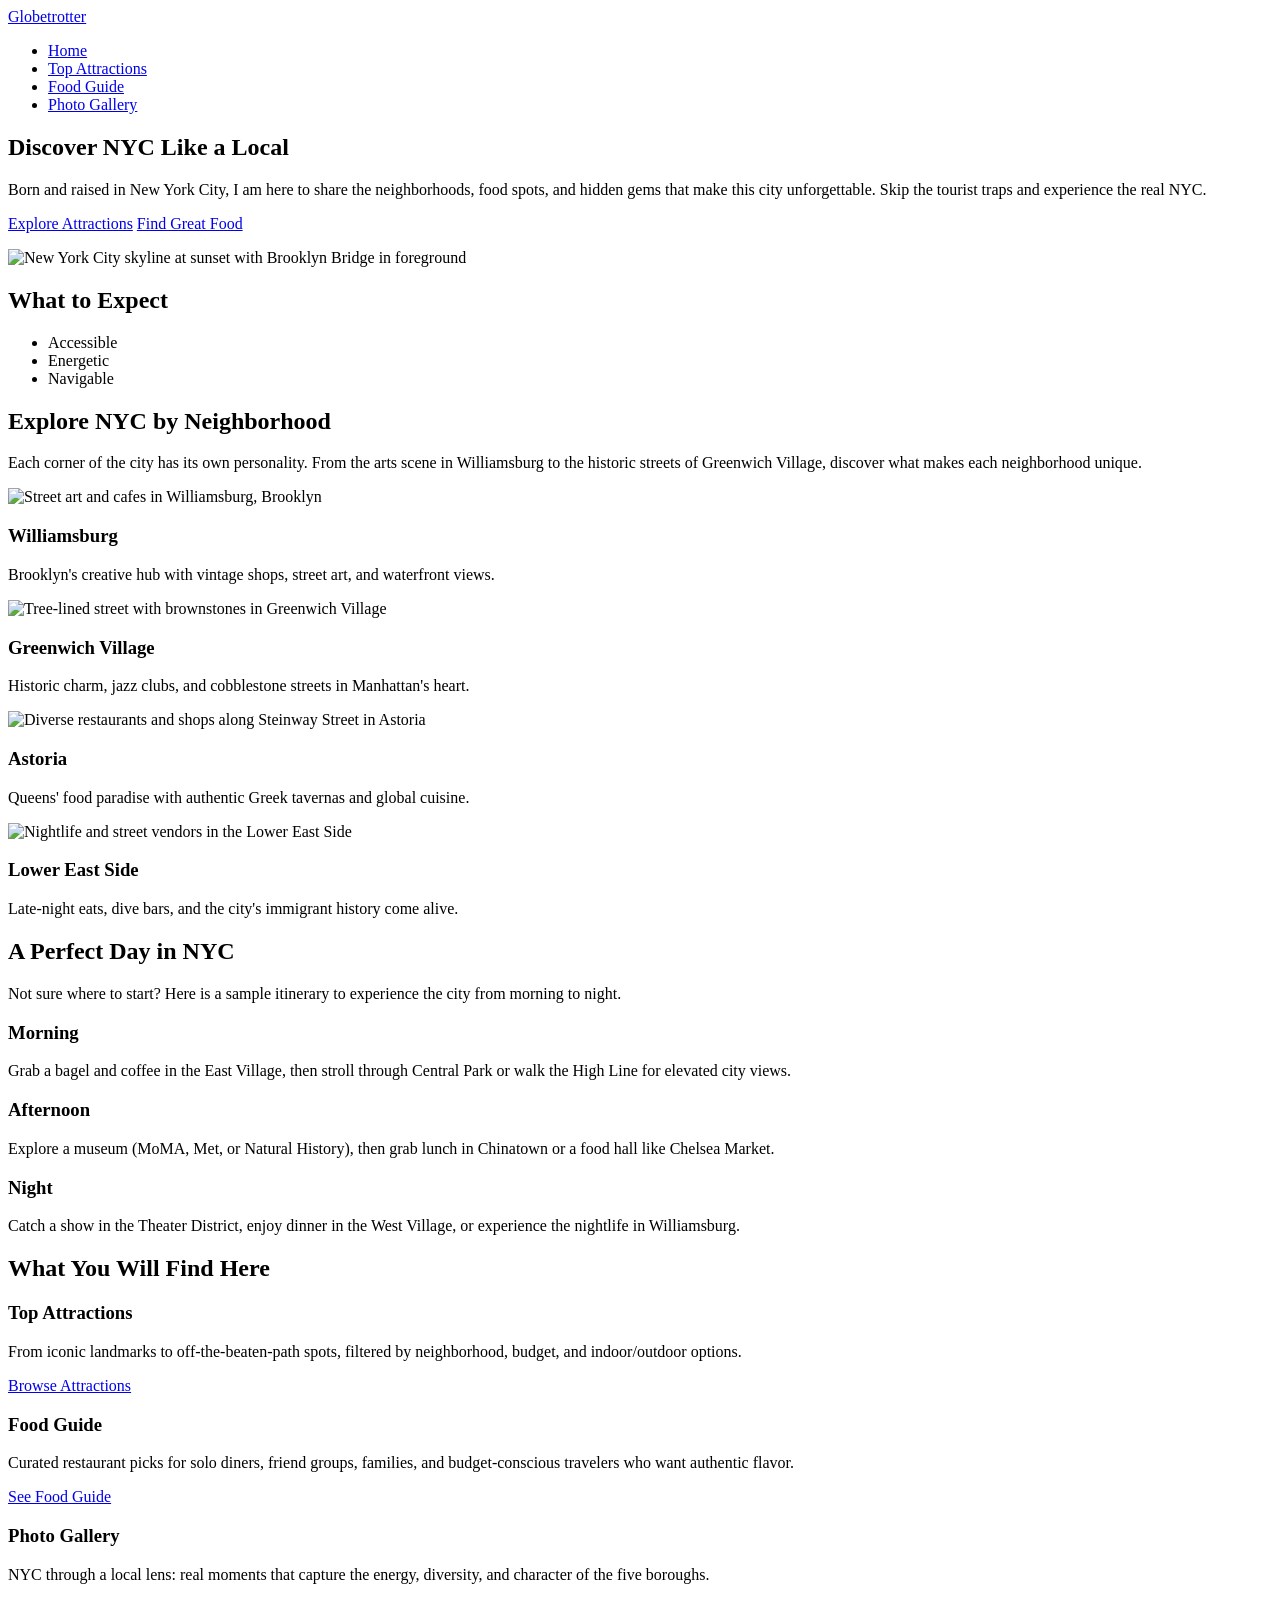
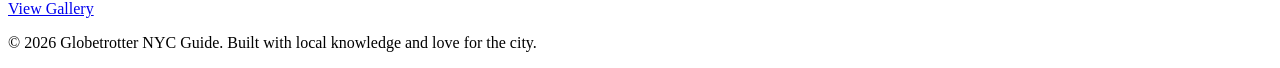
==== index.html @ 1776a761 "completed milestone 1" ====
<!DOCTYPE html>
<html lang="en">
<head>
  <meta charset="UTF-8">
  <meta name="viewport" content="width=device-width, initial-scale=1.0">
  <title>Globetrotter - NYC Travel Guide</title>
</head>
<body>
  <header>
    <a href="index.html">Globetrotter</a>
    <nav aria-label="Main navigation">
      <ul>
        <li><a href="index.html" aria-current="page">Home</a></li>
        <li><a href="attractions.html">Top Attractions</a></li>
        <li><a href="guide.html">Food Guide</a></li>
        <li><a href="gallery.html">Photo Gallery</a></li>
      </ul>
    </nav>
  </header>

  <main>
    <section class="hero">
      <h1>Discover NYC Like a Local</h1>
      <p>Born and raised in New York City, I am here to share the neighborhoods, food spots, and hidden gems that make this city unforgettable. Skip the tourist traps and experience the real NYC.</p>
      <p>
        <a href="attractions.html">Explore Attractions</a>
        <a href="guide.html">Find Great Food</a>
      </p>
      <img src="images/nyc-hero.jpg" alt="New York City skyline at sunset with Brooklyn Bridge in foreground">
    </section>

    <section class="vibe-strip">
      <h2>What to Expect</h2>
      <ul>
        <li>Accessible</li>
        <li>Energetic</li>
        <li>Navigable</li>
      </ul>
    </section>

    <section class="neighborhoods">
      <h2>Explore NYC by Neighborhood</h2>
      <p>Each corner of the city has its own personality. From the arts scene in Williamsburg to the historic streets of Greenwich Village, discover what makes each neighborhood unique.</p>

      <article class="neighborhood-card">
        <img src="images/williamsburg.jpg" alt="Street art and cafes in Williamsburg, Brooklyn">
        <h3>Williamsburg</h3>
        <p>Brooklyn's creative hub with vintage shops, street art, and waterfront views.</p>
      </article>

      <article class="neighborhood-card">
        <img src="images/greenwich-village.jpg" alt="Tree-lined street with brownstones in Greenwich Village">
        <h3>Greenwich Village</h3>
        <p>Historic charm, jazz clubs, and cobblestone streets in Manhattan's heart.</p>
      </article>

      <article class="neighborhood-card">
        <img src="images/astoria.jpg" alt="Diverse restaurants and shops along Steinway Street in Astoria">
        <h3>Astoria</h3>
        <p>Queens' food paradise with authentic Greek tavernas and global cuisine.</p>
      </article>

      <article class="neighborhood-card">
        <img src="images/lower-east-side.jpg" alt="Nightlife and street vendors in the Lower East Side">
        <h3>Lower East Side</h3>
        <p>Late-night eats, dive bars, and the city's immigrant history come alive.</p>
      </article>
    </section>

    <section class="itinerary">
      <h2>A Perfect Day in NYC</h2>
      <p>Not sure where to start? Here is a sample itinerary to experience the city from morning to night.</p>

      <article class="itinerary-block">
        <h3>Morning</h3>
        <p>Grab a bagel and coffee in the East Village, then stroll through Central Park or walk the High Line for elevated city views.</p>
      </article>

      <article class="itinerary-block">
        <h3>Afternoon</h3>
        <p>Explore a museum (MoMA, Met, or Natural History), then grab lunch in Chinatown or a food hall like Chelsea Market.</p>
      </article>

      <article class="itinerary-block">
        <h3>Night</h3>
        <p>Catch a show in the Theater District, enjoy dinner in the West Village, or experience the nightlife in Williamsburg.</p>
      </article>
    </section>

    <section class="site-features">
      <h2>What You Will Find Here</h2>

      <article class="feature">
        <h3>Top Attractions</h3>
        <p>From iconic landmarks to off-the-beaten-path spots, filtered by neighborhood, budget, and indoor/outdoor options.</p>
        <a href="attractions.html">Browse Attractions</a>
      </article>

      <article class="feature">
        <h3>Food Guide</h3>
        <p>Curated restaurant picks for solo diners, friend groups, families, and budget-conscious travelers who want authentic flavor.</p>
        <a href="guide.html">See Food Guide</a>
      </article>

      <article class="feature">
        <h3>Photo Gallery</h3>
        <p>NYC through a local lens: real moments that capture the energy, diversity, and character of the five boroughs.</p>
        <a href="gallery.html">View Gallery</a>
      </article>
    </section>
  </main>

  <footer>
    <p>&copy; 2026 Globetrotter NYC Guide. Built with local knowledge and love for the city.</p>
  </footer>
</body>
</html>
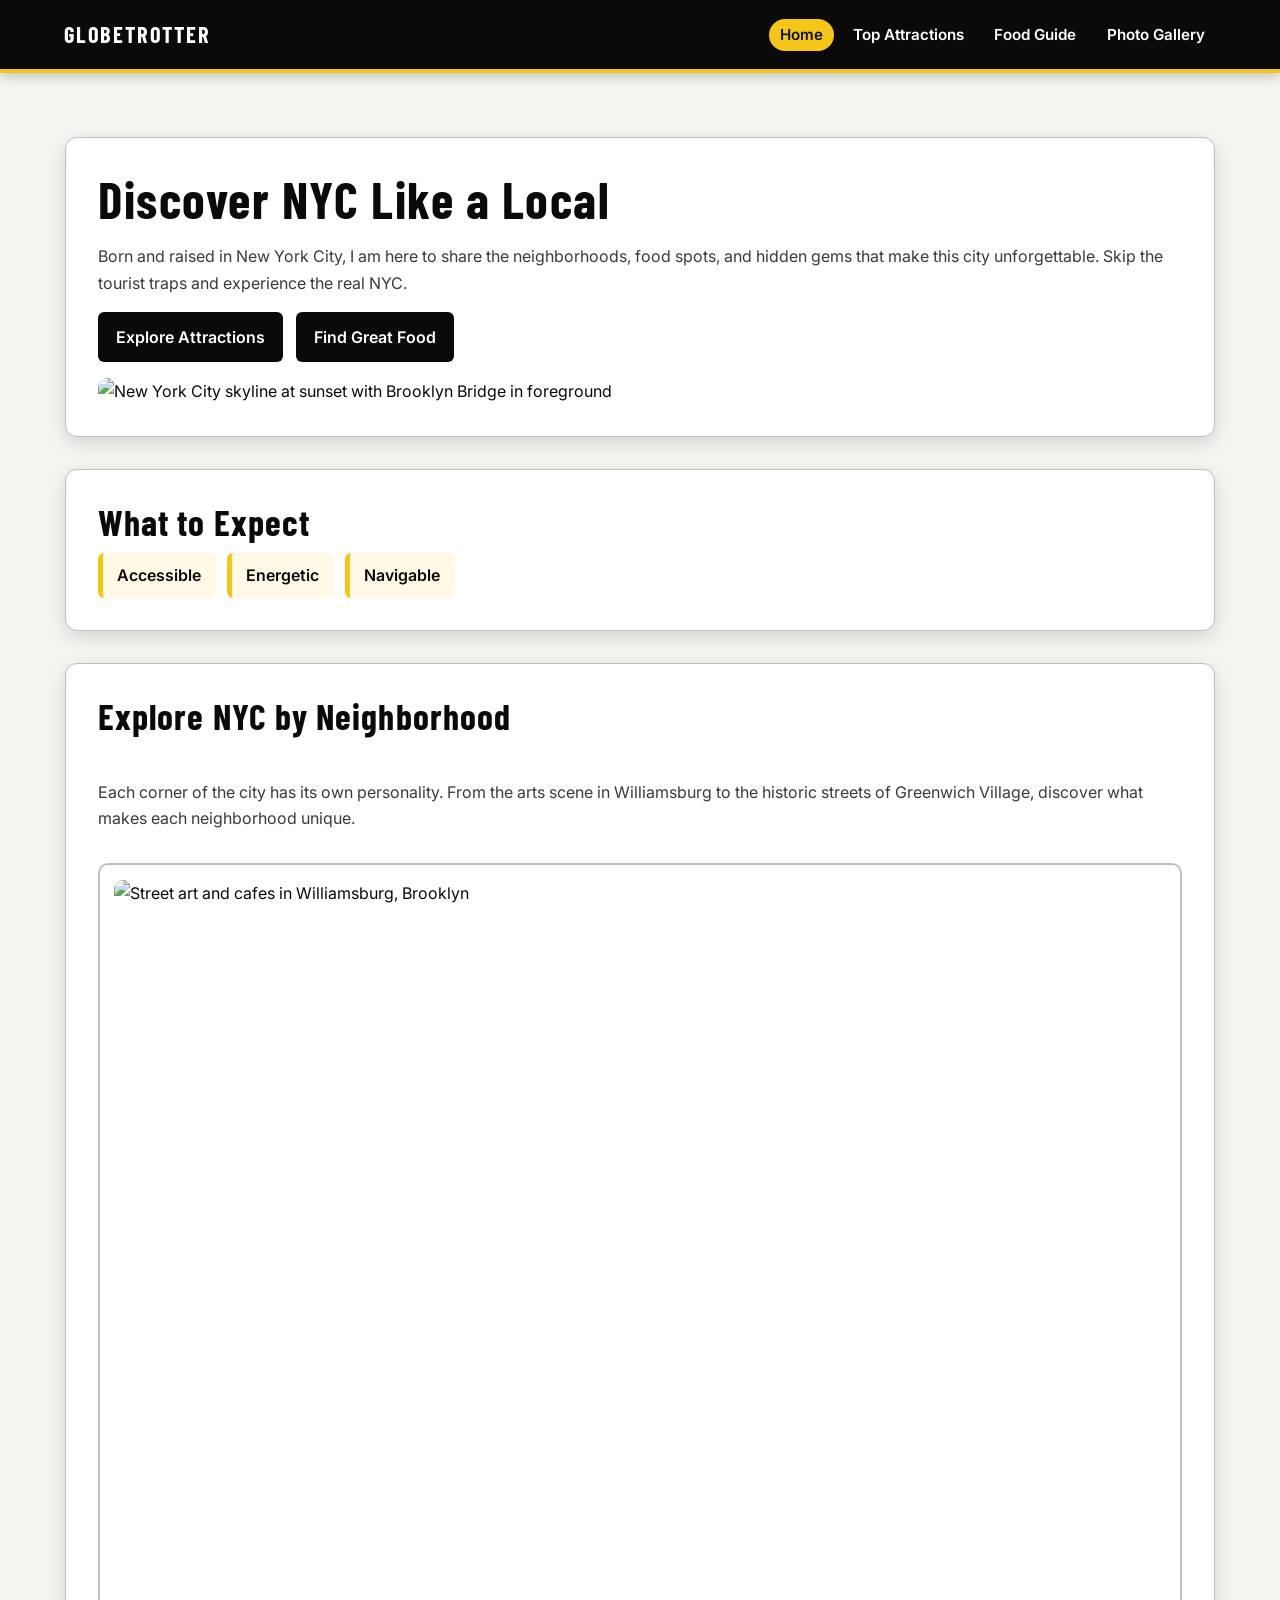
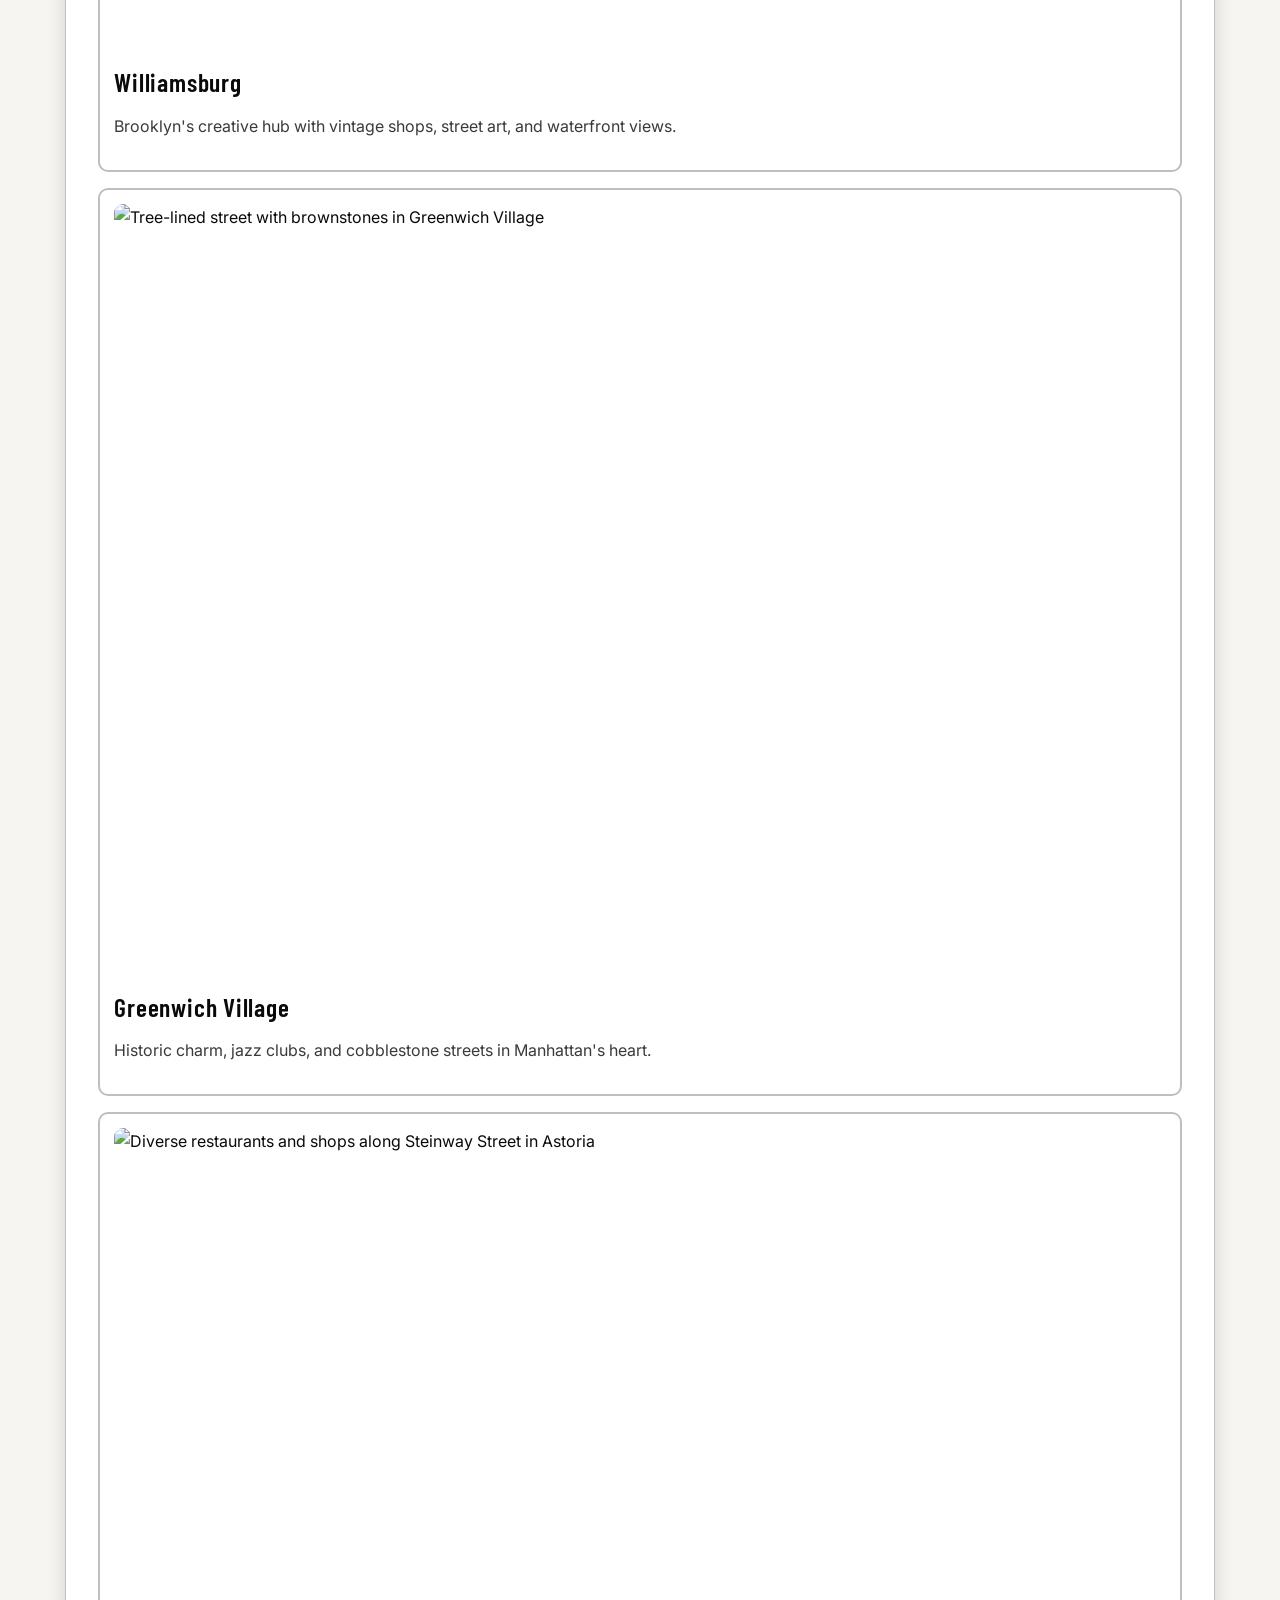
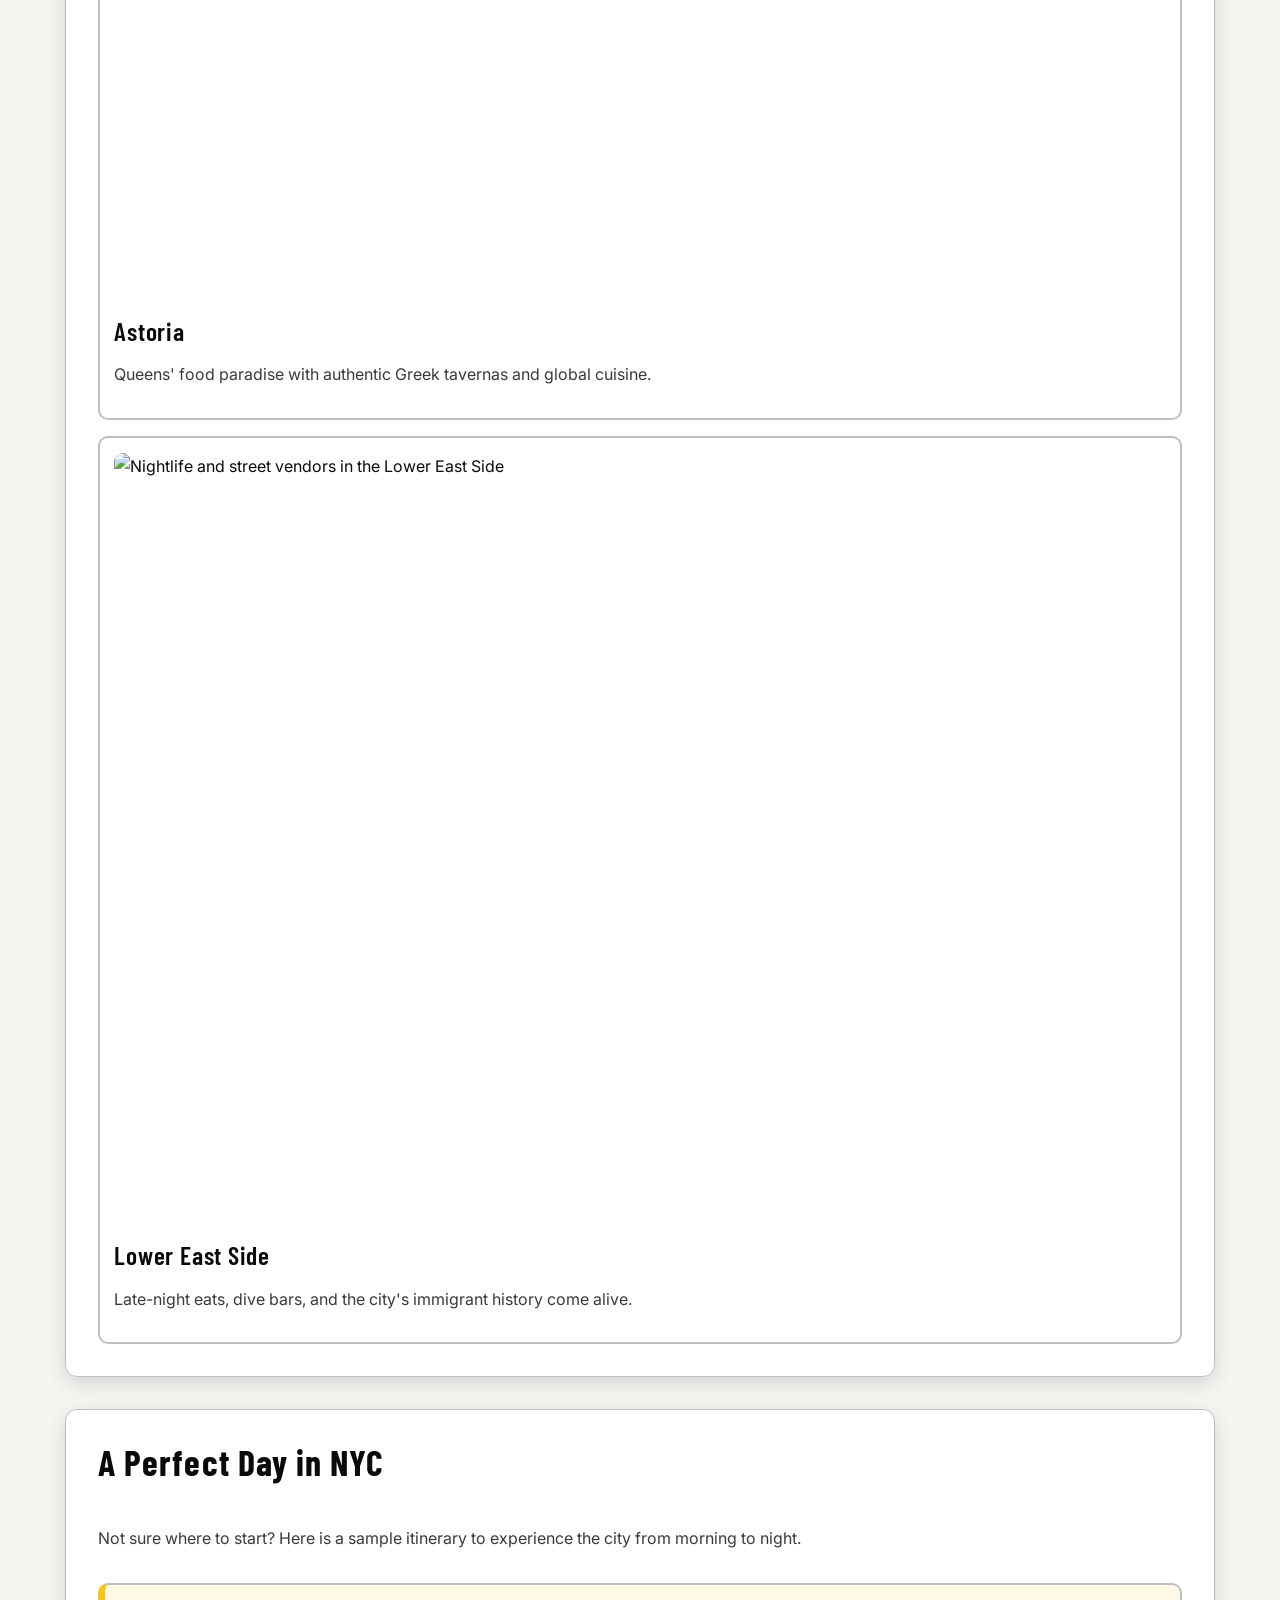
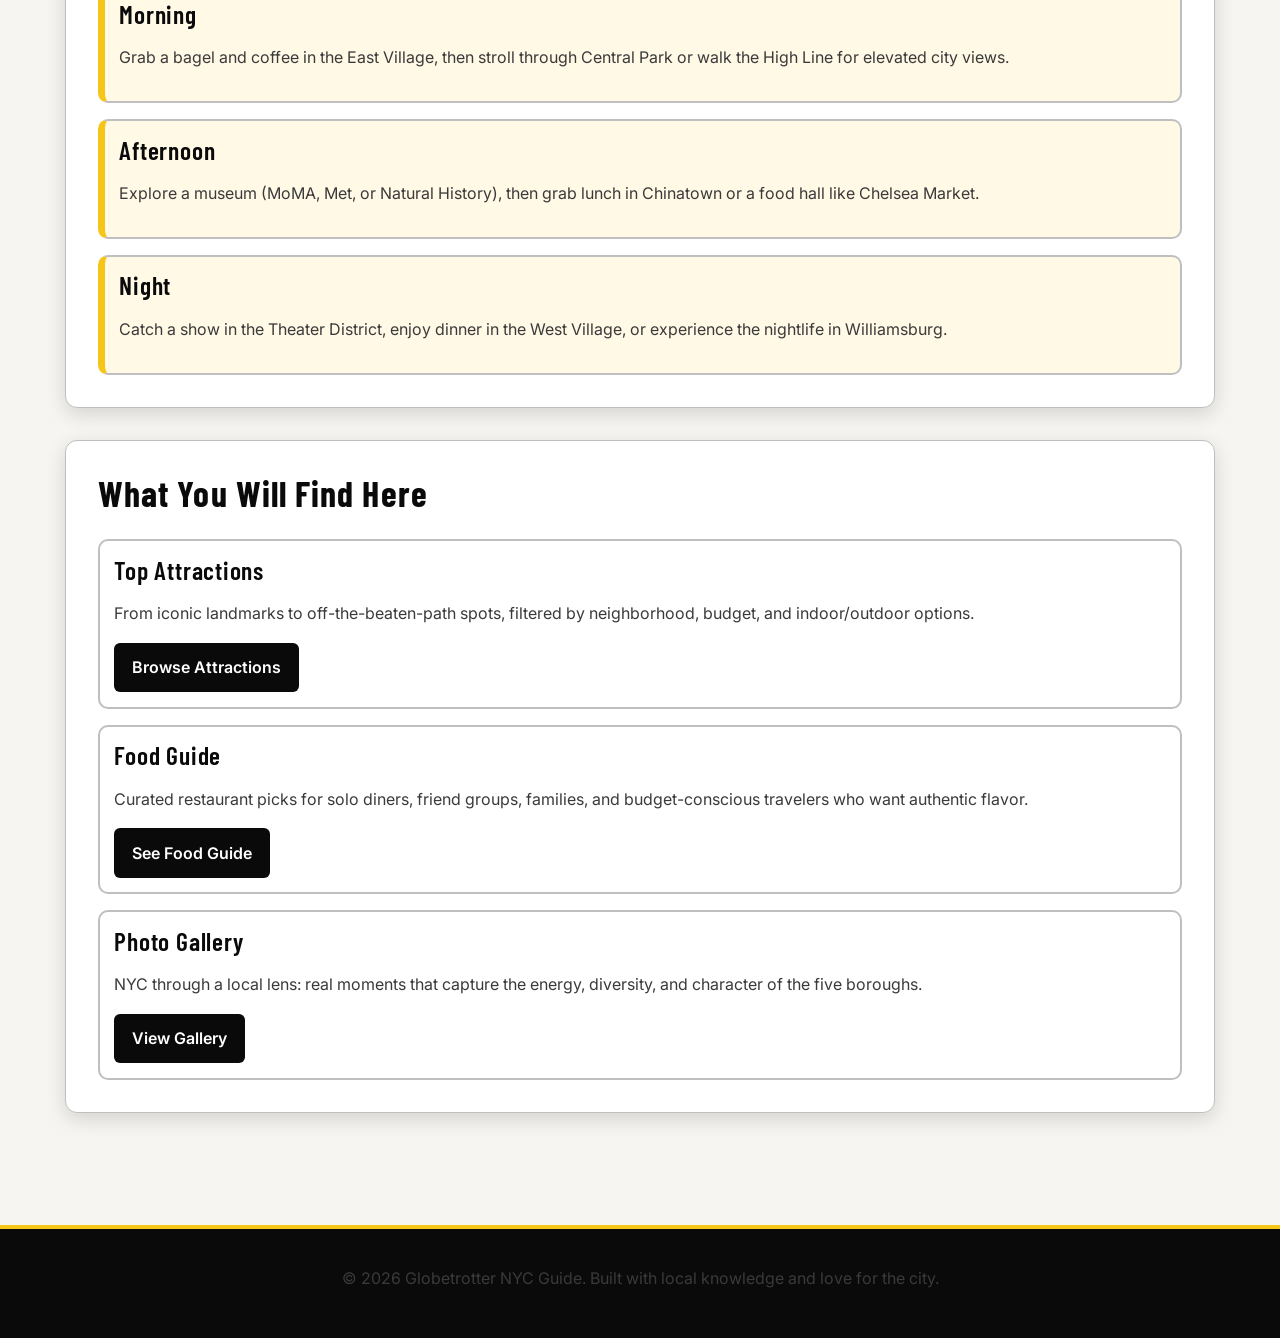
==== commit 715c336e: "completed milestone 2" ====
--- a/index.html
+++ b/index.html
@@ -4,10 +4,14 @@
   <meta charset="UTF-8">
   <meta name="viewport" content="width=device-width, initial-scale=1.0">
   <title>Globetrotter - NYC Travel Guide</title>
+  <link rel="preconnect" href="https://fonts.googleapis.com">
+  <link rel="preconnect" href="https://fonts.gstatic.com" crossorigin>
+  <link href="https://fonts.googleapis.com/css2?family=Barlow+Condensed:wght@600;700&family=Inter:wght@400;500;600&display=swap" rel="stylesheet">
+  <link rel="stylesheet" href="styles.css">
 </head>
 <body>
   <header>
-    <a href="index.html">Globetrotter</a>
+    <a class="site-brand" href="index.html">Globetrotter</a>
     <nav aria-label="Main navigation">
       <ul>
         <li><a href="index.html" aria-current="page">Home</a></li>
--- a/styles.css
+++ b/styles.css
@@ -0,0 +1,346 @@
+:root {
+  --bg: #f6f5f2;
+  --surface: #ffffff;
+  --surface-muted: #ecebe7;
+  --text: #0a0a0a;
+  --text-muted: #3a3a3a;
+  --accent: #f5c518;
+  --accent-dark: #b38700;
+  --accent-light: #fff9e6;
+  --border: #bfbfbf;
+  --border-accent: #e0b015;
+  --shadow: 0 6px 20px rgba(10, 10, 10, 0.14);
+}
+
+*,
+*::before,
+*::after {
+  box-sizing: border-box;
+}
+
+body {
+  margin: 0;
+  font-family: "Inter", Arial, sans-serif;
+  background: var(--bg);
+  color: var(--text);
+  line-height: 1.65;
+  font-size: 1rem;
+}
+
+img {
+  max-width: 100%;
+  display: block;
+}
+
+a {
+  color: inherit;
+}
+
+header {
+  position: sticky;
+  top: 0;
+  z-index: 20;
+  background: #0a0a0a;
+  color: #fff;
+  display: flex;
+  justify-content: space-between;
+  align-items: center;
+  gap: 1.5rem;
+  padding: 1rem 5vw;
+  border-bottom: 4px solid var(--accent);
+  box-shadow: 0 4px 12px rgba(0, 0, 0, 0.2);
+}
+
+.site-brand {
+  text-decoration: none;
+  font-family: "Barlow Condensed", Arial, sans-serif;
+  text-transform: uppercase;
+  letter-spacing: 0.08em;
+  font-weight: 700;
+  font-size: 1.4rem;
+}
+
+header nav ul {
+  list-style: none;
+  margin: 0;
+  padding: 0;
+  display: flex;
+  flex-wrap: wrap;
+  gap: 0.5rem;
+}
+
+header nav a {
+  text-decoration: none;
+  color: #fff;
+  font-size: 0.95rem;
+  font-weight: 600;
+  padding: 0.4rem 0.7rem;
+  border-radius: 999px;
+  transition: background-color 0.2s ease, color 0.2s ease;
+}
+
+header nav a:hover,
+header nav a:focus-visible {
+  background: #2a2a2a;
+}
+
+header nav a[aria-current="page"] {
+  background: var(--accent);
+  color: #111;
+}
+
+main {
+  width: min(1150px, 92vw);
+  margin: 0 auto;
+  padding: 2rem 0 4rem;
+}
+
+section {
+  margin-block: 2rem;
+  background: var(--surface);
+  border: 1px solid var(--border);
+  border-radius: 12px;
+  padding: clamp(1.3rem, 2.5vw, 2.2rem);
+  box-shadow: var(--shadow);
+}
+
+h1,
+h2,
+h3 {
+  font-family: "Barlow Condensed", Arial, sans-serif;
+  letter-spacing: 0.03em;
+  line-height: 1.12;
+  margin-top: 0;
+  color: var(--text);
+}
+
+h1 {
+  font-size: clamp(2.2rem, 4vw, 3.6rem);
+  font-weight: 700;
+  margin-bottom: 0.7rem;
+}
+
+h2 {
+  font-size: clamp(1.7rem, 2.8vw, 2.5rem);
+  font-weight: 700;
+  margin-bottom: 0.65rem;
+}
+
+h3 {
+  font-size: clamp(1.3rem, 2vw, 1.8rem);
+  font-weight: 600;
+  margin-bottom: 0.5rem;
+}
+
+p,
+li,
+label,
+option,
+select {
+  color: var(--text-muted);
+}
+
+.hero img {
+  width: 100%;
+  border-radius: 10px;
+  margin-top: 1rem;
+  max-height: 470px;
+  object-fit: cover;
+}
+
+.hero p:last-of-type {
+  display: flex;
+  flex-wrap: wrap;
+  gap: 0.8rem;
+}
+
+.hero p:last-of-type a,
+.feature a,
+.explore-links a,
+.context-links a,
+.mini-map a,
+.food-card a {
+  display: inline-block;
+  text-decoration: none;
+  background: var(--text);
+  color: #fff;
+  padding: 0.6rem 1rem;
+  border-radius: 6px;
+  font-weight: 600;
+  border: 2px solid transparent;
+  transition: background 0.2s ease, border-color 0.2s ease;
+}
+
+.hero p:last-of-type a:hover,
+.feature a:hover,
+.explore-links a:hover,
+.context-links a:hover,
+.mini-map a:hover,
+.food-card a:hover {
+  background: var(--accent);
+  color: var(--text);
+  border-color: var(--accent-dark);
+}
+
+.vibe-strip ul {
+  display: flex;
+  flex-wrap: wrap;
+  gap: 0.7rem;
+  list-style: none;
+  padding: 0;
+  margin: 0;
+}
+
+.vibe-strip li {
+  background: var(--accent-light);
+  border-left: 5px solid var(--accent);
+  border-radius: 6px;
+  padding: 0.6rem 0.9rem;
+  font-weight: 600;
+  color: var(--text);
+}
+
+.neighborhoods,
+.site-features,
+.itinerary,
+.attractions,
+.food-guide,
+.gallery {
+  display: grid;
+  gap: 1rem;
+}
+
+.neighborhood-card,
+.feature,
+.itinerary-block,
+.attraction-card,
+.food-card,
+.gallery figure {
+  background: var(--surface);
+  border: 2px solid var(--border);
+  border-radius: 10px;
+  padding: 0.9rem;
+  transition: border-color 0.2s ease, box-shadow 0.2s ease;
+}
+
+.neighborhood-card:hover,
+.attraction-card:hover,
+.food-card:hover,
+.gallery figure:hover {
+  border-color: var(--border-accent);
+  box-shadow: 0 4px 12px rgba(245, 197, 24, 0.15);
+}
+
+.neighborhood-card img,
+.attraction-card img,
+.food-card img,
+.gallery img {
+  width: 100%;
+  border-radius: 9px;
+  aspect-ratio: 4 / 3;
+  object-fit: cover;
+}
+
+.itinerary-block {
+  border-left: 7px solid var(--accent);
+  background: var(--accent-light);
+}
+
+.attraction-grid,
+.food-grid,
+.gallery-grid {
+  display: grid;
+  grid-template-columns: repeat(auto-fit, minmax(230px, 1fr));
+  gap: 1rem;
+}
+
+.gallery figure {
+  margin: 0;
+}
+
+.gallery figcaption {
+  margin-top: 0.7rem;
+  font-size: 0.95rem;
+}
+
+.filters form,
+.traveler-tabs ul {
+  background: var(--surface-muted);
+  border: 1px solid var(--border);
+  border-radius: 12px;
+  padding: 1rem;
+}
+
+.traveler-tabs ul {
+  list-style: none;
+  margin: 0;
+  display: flex;
+  flex-wrap: wrap;
+  gap: 0.8rem;
+}
+
+.traveler-tabs a {
+  text-decoration: none;
+  padding: 0.5rem 0.75rem;
+  border: 2px solid var(--border);
+  border-radius: 999px;
+  background: #fff;
+  font-weight: 600;
+  color: var(--text);
+  transition: border-color 0.2s ease, background 0.2s ease;
+}
+
+.traveler-tabs a:hover,
+.traveler-tabs a:focus {
+  border-color: var(--accent);
+  background: var(--accent-light);
+}
+
+.filter-row {
+  display: grid;
+  grid-template-columns: repeat(auto-fit, minmax(190px, 1fr));
+  gap: 0.9rem;
+}
+
+.filter-group label {
+  display: block;
+  margin-bottom: 0.35rem;
+  font-weight: 600;
+  color: var(--text);
+}
+
+.filter-group select {
+  width: 100%;
+  border: 1px solid var(--border);
+  border-radius: 8px;
+  padding: 0.55rem;
+  background: #fff;
+}
+
+.context-links,
+.explore-links {
+  display: flex;
+  flex-wrap: wrap;
+  gap: 0.8rem;
+}
+
+.etiquette ul {
+  padding-left: 1.2rem;
+}
+
+footer {
+  margin-top: 1rem;
+  padding: 1.3rem 5vw 1.9rem;
+  text-align: center;
+  color: #fff;
+  background: #0a0a0a;
+  border-top: 4px solid var(--accent);
+}
+
+@media (max-width: 760px) {
+  header {
+    position: static;
+    flex-direction: column;
+    align-items: flex-start;
+  }
+}
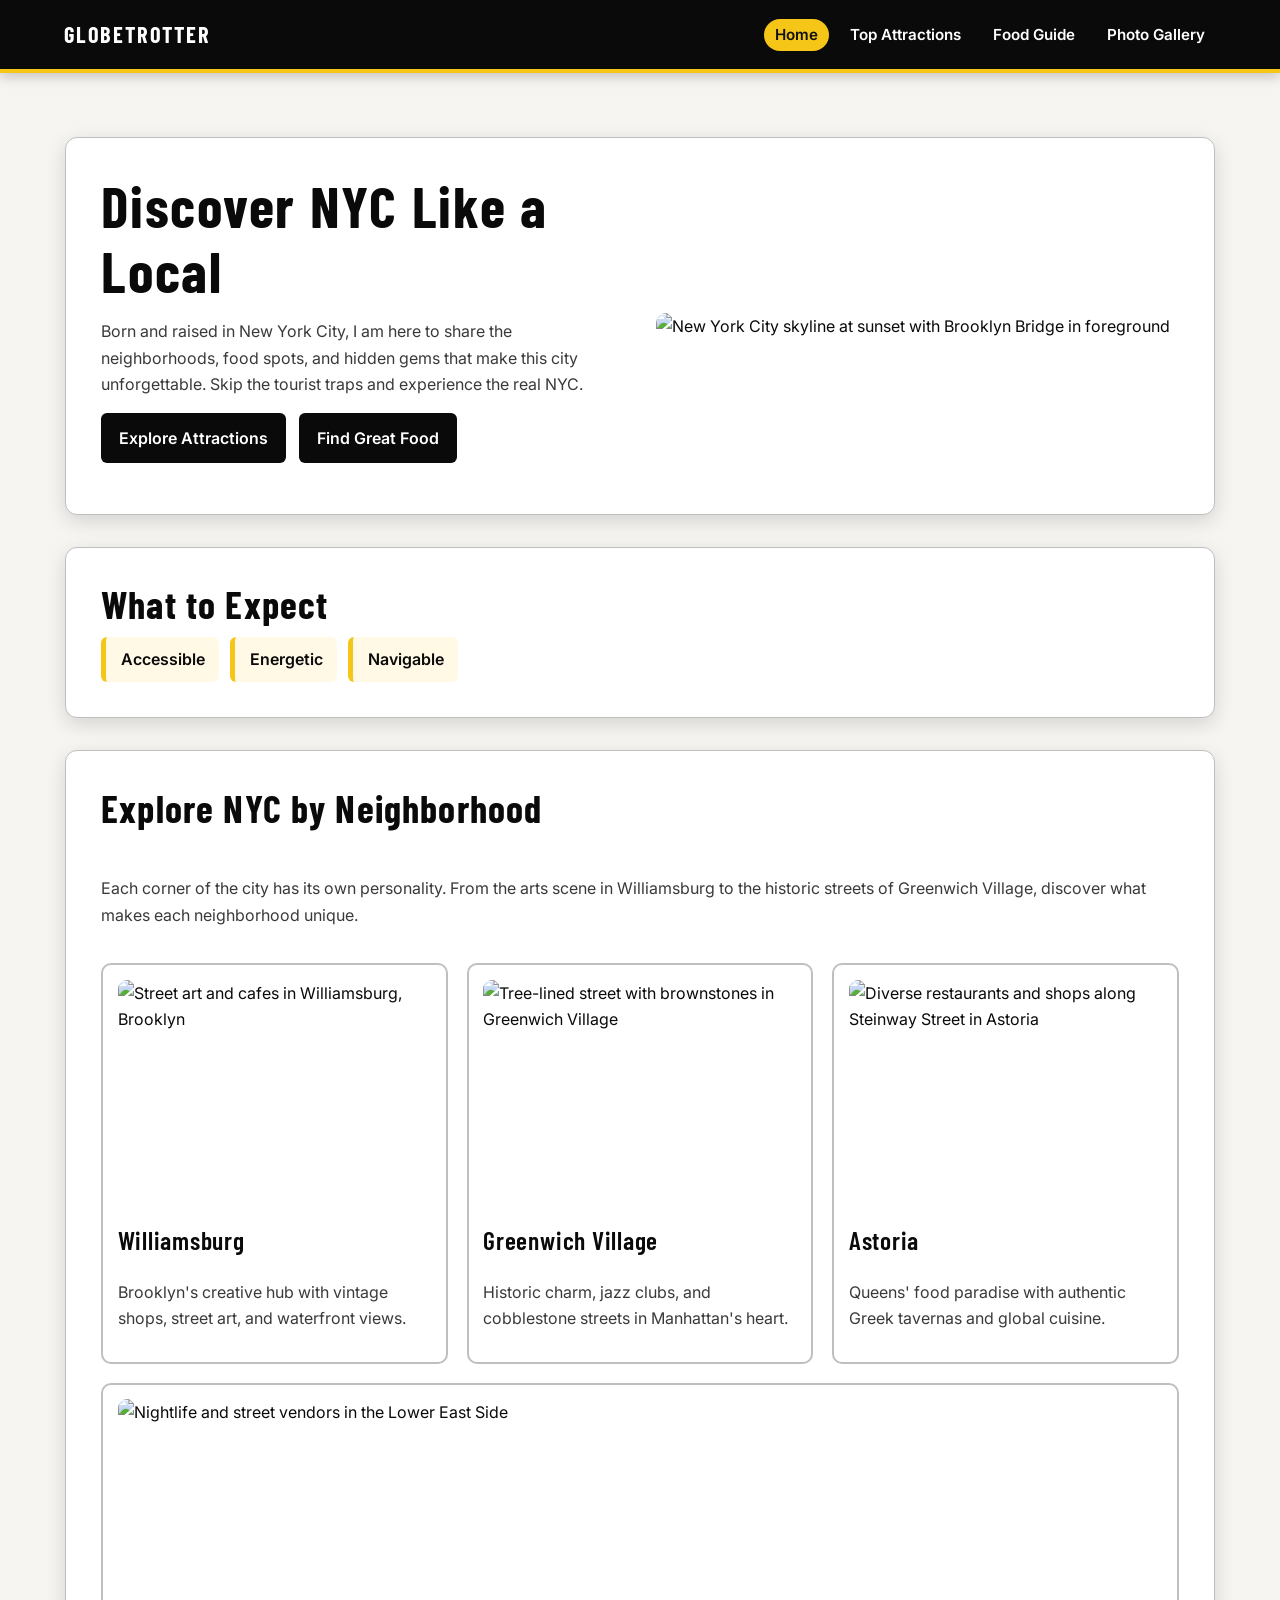
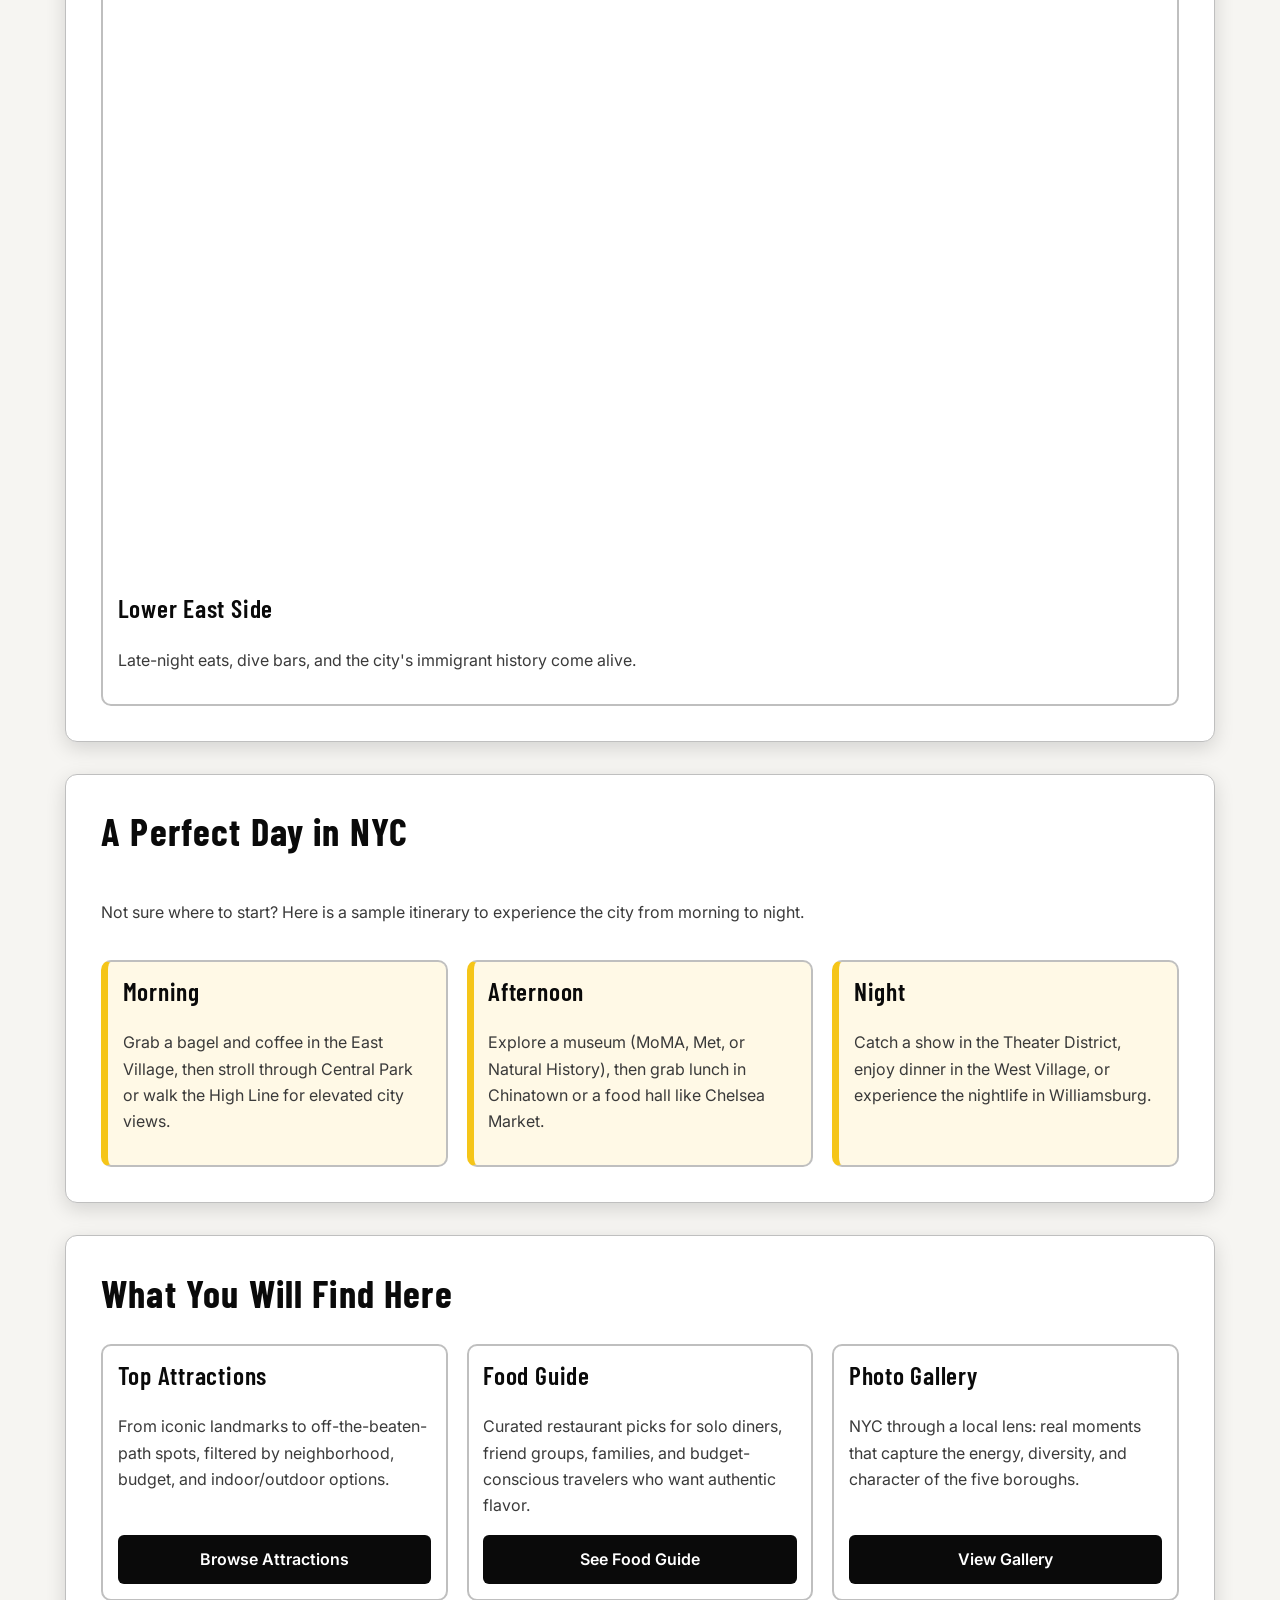
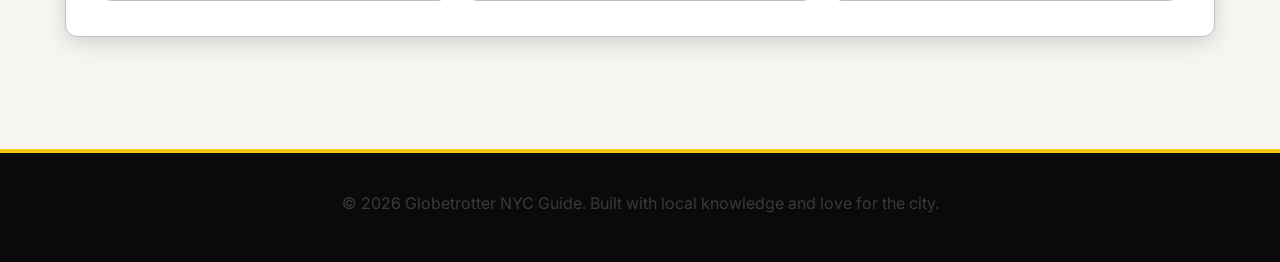
==== commit c72e65f3: "completed milestone 4" ====
--- a/index.html
+++ b/index.html
@@ -24,13 +24,17 @@
 
   <main>
     <section class="hero">
-      <h1>Discover NYC Like a Local</h1>
-      <p>Born and raised in New York City, I am here to share the neighborhoods, food spots, and hidden gems that make this city unforgettable. Skip the tourist traps and experience the real NYC.</p>
-      <p>
-        <a href="attractions.html">Explore Attractions</a>
-        <a href="guide.html">Find Great Food</a>
-      </p>
-      <img src="images/nyc-hero.jpg" alt="New York City skyline at sunset with Brooklyn Bridge in foreground">
+      <div class="hero-content">
+        <h1>Discover NYC Like a Local</h1>
+        <p>Born and raised in New York City, I am here to share the neighborhoods, food spots, and hidden gems that make this city unforgettable. Skip the tourist traps and experience the real NYC.</p>
+        <p>
+          <a href="attractions.html">Explore Attractions</a>
+          <a href="guide.html">Find Great Food</a>
+        </p>
+      </div>
+      <div class="hero-image">
+        <img src="images/nyc-hero.jpg" alt="New York City skyline at sunset with Brooklyn Bridge in foreground">
+      </div>
     </section>
 
     <section class="vibe-strip">
@@ -46,71 +50,77 @@
       <h2>Explore NYC by Neighborhood</h2>
       <p>Each corner of the city has its own personality. From the arts scene in Williamsburg to the historic streets of Greenwich Village, discover what makes each neighborhood unique.</p>
 
-      <article class="neighborhood-card">
-        <img src="images/williamsburg.jpg" alt="Street art and cafes in Williamsburg, Brooklyn">
-        <h3>Williamsburg</h3>
-        <p>Brooklyn's creative hub with vintage shops, street art, and waterfront views.</p>
-      </article>
+      <div class="neighborhood-cards">
+        <article class="neighborhood-card">
+          <img src="images/williamsburg.jpg" alt="Street art and cafes in Williamsburg, Brooklyn">
+          <h3>Williamsburg</h3>
+          <p>Brooklyn's creative hub with vintage shops, street art, and waterfront views.</p>
+        </article>
 
-      <article class="neighborhood-card">
-        <img src="images/greenwich-village.jpg" alt="Tree-lined street with brownstones in Greenwich Village">
-        <h3>Greenwich Village</h3>
-        <p>Historic charm, jazz clubs, and cobblestone streets in Manhattan's heart.</p>
-      </article>
+        <article class="neighborhood-card">
+          <img src="images/greenwich-village.jpg" alt="Tree-lined street with brownstones in Greenwich Village">
+          <h3>Greenwich Village</h3>
+          <p>Historic charm, jazz clubs, and cobblestone streets in Manhattan's heart.</p>
+        </article>
 
-      <article class="neighborhood-card">
-        <img src="images/astoria.jpg" alt="Diverse restaurants and shops along Steinway Street in Astoria">
-        <h3>Astoria</h3>
-        <p>Queens' food paradise with authentic Greek tavernas and global cuisine.</p>
-      </article>
+        <article class="neighborhood-card">
+          <img src="images/astoria.jpg" alt="Diverse restaurants and shops along Steinway Street in Astoria">
+          <h3>Astoria</h3>
+          <p>Queens' food paradise with authentic Greek tavernas and global cuisine.</p>
+        </article>
 
-      <article class="neighborhood-card">
-        <img src="images/lower-east-side.jpg" alt="Nightlife and street vendors in the Lower East Side">
-        <h3>Lower East Side</h3>
-        <p>Late-night eats, dive bars, and the city's immigrant history come alive.</p>
-      </article>
+        <article class="neighborhood-card">
+          <img src="images/lower-east-side.jpg" alt="Nightlife and street vendors in the Lower East Side">
+          <h3>Lower East Side</h3>
+          <p>Late-night eats, dive bars, and the city's immigrant history come alive.</p>
+        </article>
+      </div>
     </section>
 
     <section class="itinerary">
       <h2>A Perfect Day in NYC</h2>
       <p>Not sure where to start? Here is a sample itinerary to experience the city from morning to night.</p>
 
-      <article class="itinerary-block">
-        <h3>Morning</h3>
-        <p>Grab a bagel and coffee in the East Village, then stroll through Central Park or walk the High Line for elevated city views.</p>
-      </article>
+      <div class="itinerary-timeline">
+        <article class="itinerary-block">
+          <h3>Morning</h3>
+          <p>Grab a bagel and coffee in the East Village, then stroll through Central Park or walk the High Line for elevated city views.</p>
+        </article>
 
-      <article class="itinerary-block">
-        <h3>Afternoon</h3>
-        <p>Explore a museum (MoMA, Met, or Natural History), then grab lunch in Chinatown or a food hall like Chelsea Market.</p>
-      </article>
+        <article class="itinerary-block">
+          <h3>Afternoon</h3>
+          <p>Explore a museum (MoMA, Met, or Natural History), then grab lunch in Chinatown or a food hall like Chelsea Market.</p>
+        </article>
 
-      <article class="itinerary-block">
-        <h3>Night</h3>
-        <p>Catch a show in the Theater District, enjoy dinner in the West Village, or experience the nightlife in Williamsburg.</p>
-      </article>
+        <article class="itinerary-block">
+          <h3>Night</h3>
+          <p>Catch a show in the Theater District, enjoy dinner in the West Village, or experience the nightlife in Williamsburg.</p>
+        </article>
+      </div>
     </section>
 
     <section class="site-features">
       <h2>What You Will Find Here</h2>
 
-      <article class="feature">
-        <h3>Top Attractions</h3>
-        <p>From iconic landmarks to off-the-beaten-path spots, filtered by neighborhood, budget, and indoor/outdoor options.</p>
-        <a href="attractions.html">Browse Attractions</a>
-      </article>
+      <div class="feature-cards">
+        <article class="feature">
+          <h3>Top Attractions</h3>
+          <p>From iconic landmarks to off-the-beaten-path spots, filtered by neighborhood, budget, and indoor/outdoor options.</p>
+          <a href="attractions.html">Browse Attractions</a>
+        </article>
 
-      <article class="feature">
-        <h3>Food Guide</h3>
-        <p>Curated restaurant picks for solo diners, friend groups, families, and budget-conscious travelers who want authentic flavor.</p>
-        <a href="guide.html">See Food Guide</a>
-      </article>
+        <article class="feature">
+          <h3>Food Guide</h3>
+          <p>Curated restaurant picks for solo diners, friend groups, families, and budget-conscious travelers who want authentic flavor.</p>
+          <a href="guide.html">See Food Guide</a>
+        </article>
 
-      <article class="feature">
-        <h3>Photo Gallery</h3>
-        <p>NYC through a local lens: real moments that capture the energy, diversity, and character of the five boroughs.</p>
-        <a href="gallery.html">View Gallery</a>
-      </article>
+        <article class="feature">
+          <h3>Photo Gallery</h3>
+          <p>NYC through a local lens: real moments that capture the energy, diversity, and character of the five boroughs.</p>
+          <a href="gallery.html">View Gallery</a>
+        </article>
+      </div>
     </section>
   </main>
 
--- a/styles.css
+++ b/styles.css
@@ -66,7 +66,13 @@
   padding: 0;
   display: flex;
   flex-wrap: wrap;
-  gap: 0.5rem;
+  gap: 0.4rem;
+}
+
+@media (min-width: 768px) {
+  header nav ul {
+    gap: 0.6rem;
+  }
 }
 
 header nav a {
@@ -92,16 +98,36 @@
 main {
   width: min(1150px, 92vw);
   margin: 0 auto;
-  padding: 2rem 0 4rem;
+  padding: 1.5rem 0 3rem;
+}
+
+@media (min-width: 768px) {
+  main {
+    padding: 2rem 0 4rem;
+  }
 }
 
 section {
-  margin-block: 2rem;
+  margin-block: 1.5rem;
   background: var(--surface);
   border: 1px solid var(--border);
-  border-radius: 12px;
-  padding: clamp(1.3rem, 2.5vw, 2.2rem);
+  border-radius: 10px;
+  padding: 1.2rem;
   box-shadow: var(--shadow);
+}
+
+@media (min-width: 768px) {
+  section {
+    margin-block: 2rem;
+    border-radius: 12px;
+    padding: 1.8rem;
+  }
+}
+
+@media (min-width: 1024px) {
+  section {
+    padding: 2.2rem;
+  }
 }
 
 h1,
@@ -140,12 +166,28 @@
   color: var(--text-muted);
 }
 
+.hero {
+  display: flex;
+  gap: 1.5rem;
+}
+
 .hero img {
   width: 100%;
   border-radius: 10px;
-  margin-top: 1rem;
-  max-height: 470px;
+  max-height: 350px;
   object-fit: cover;
+}
+
+@media (min-width: 768px) {
+  .hero img {
+    max-height: 400px;
+  }
+}
+
+@media (min-width: 1024px) {
+  .hero img {
+    max-height: 470px;
+  }
 }
 
 .hero p:last-of-type {
@@ -206,8 +248,9 @@
 .attractions,
 .food-guide,
 .gallery {
-  display: grid;
-  gap: 1rem;
+  display: flex;
+  flex-direction: column;
+  gap: 1.2rem;
 }
 
 .neighborhood-card,
@@ -221,6 +264,9 @@
   border-radius: 10px;
   padding: 0.9rem;
   transition: border-color 0.2s ease, box-shadow 0.2s ease;
+  display: flex;
+  flex-direction: column;
+  align-items: flex-start;
 }
 
 .neighborhood-card:hover,
@@ -229,6 +275,20 @@
 .gallery figure:hover {
   border-color: var(--border-accent);
   box-shadow: 0 4px 12px rgba(245, 197, 24, 0.15);
+}
+
+.neighborhood-card img,
+.attraction-card img,
+.food-card img {
+  order: -1;
+  margin-bottom: 0.7rem;
+}
+
+.food-card a,
+.feature a {
+  margin-top: auto;
+  align-self: stretch;
+  text-align: center;
 }
 
 .neighborhood-card img,
@@ -246,21 +306,44 @@
   background: var(--accent-light);
 }
 
+.neighborhood-cards,
+.feature-cards,
+.itinerary-timeline,
 .attraction-grid,
 .food-grid,
 .gallery-grid {
-  display: grid;
-  grid-template-columns: repeat(auto-fit, minmax(230px, 1fr));
+  display: flex;
+  flex-wrap: wrap;
   gap: 1rem;
 }
+
+@media (min-width: 768px) {
+  .neighborhood-cards,
+  .feature-cards,
+  .itinerary-timeline,
+  .attraction-grid,
+  .food-grid,
+  .gallery-grid {
+    gap: 1.2rem;
+  }
+}
+
+/* Flex item sizing handled in media queries below */
 
 .gallery figure {
   margin: 0;
+  display: flex;
+  flex-direction: column;
+}
+
+.gallery figure img {
+  order: -1;
 }
 
 .gallery figcaption {
   margin-top: 0.7rem;
   font-size: 0.95rem;
+  color: var(--text-muted);
 }
 
 .filters form,
@@ -297,9 +380,14 @@
 }
 
 .filter-row {
-  display: grid;
-  grid-template-columns: repeat(auto-fit, minmax(190px, 1fr));
-  gap: 0.9rem;
+  display: flex;
+  flex-wrap: wrap;
+  gap: 1rem;
+}
+
+.filter-group {
+  flex: 1 1 180px;
+  min-width: 180px;
 }
 
 .filter-group label {
@@ -337,10 +425,136 @@
   border-top: 4px solid var(--accent);
 }
 
-@media (max-width: 760px) {
+/* ===================================
+   MOBILE-FIRST BASE STYLES (320px+)
+   =================================== */
+
+/* Mobile defaults: 1 column, stacked layout */
+.hero {
+  flex-direction: column;
+}
+
+.hero-content,
+.hero-image {
+  width: 100%;
+}
+
+.neighborhood-cards > *,
+.feature-cards > *,
+.itinerary-timeline > *,
+.attraction-grid > *,
+.food-grid > *,
+.gallery-grid > * {
+  flex: 1 1 100%;
+  min-width: 100%;
+}
+
+.hero p:last-of-type a,
+.feature a,
+.food-card a {
+  width: 100%;
+  text-align: center;
+}
+
+.filter-group {
+  flex: 1 1 100%;
+}
+
+header {
+  position: static;
+  flex-direction: column;
+  align-items: flex-start;
+}
+
+/* ===================================
+   TABLET (768px+)
+   =================================== */
+
+@media (min-width: 768px) {
+  /* Header: side-by-side logo and nav */
   header {
-    position: static;
-    flex-direction: column;
-    align-items: flex-start;
-  }
-}
+    position: sticky;
+    flex-direction: row;
+    align-items: center;
+    justify-content: space-between;
+  }
+
+  /* Slightly larger headings for tablet+ */
+  h1 {
+    font-size: clamp(2.4rem, 4.5vw, 3.6rem);
+  }
+
+  h2 {
+    font-size: clamp(1.8rem, 3vw, 2.5rem);
+  }
+
+  /* Cards: 2 per row */
+  .neighborhood-cards > *,
+  .feature-cards > *,
+  .attraction-grid > *,
+  .food-grid > *,
+  .gallery-grid > * {
+    flex: 1 1 calc((100% - 1.2rem) / 2);
+    min-width: 280px;
+  }
+
+  /* Itinerary: keep stacked for timeline flow */
+  .itinerary-timeline > * {
+    flex: 1 1 100%;
+    min-width: 100%;
+  }
+
+  /* Filters: 2 per row, can wrap to 3rd line */
+  .filter-group {
+    flex: 1 1 calc((100% - 1rem) / 2);
+    min-width: 200px;
+  }
+
+  /* Buttons: reset to auto width */
+  .hero p:last-of-type a,
+  .feature a,
+  .food-card a {
+    width: auto;
+  }
+}
+
+/* ===================================
+   DESKTOP (1024px+)
+   =================================== */
+
+@media (min-width: 1024px) {
+  /* Hero: side-by-side text and image */
+  .hero {
+    flex-direction: row;
+    align-items: center;
+    gap: 2rem;
+  }
+
+  .hero-content,
+  .hero-image {
+    flex: 1;
+    width: auto;
+  }
+
+  /* Cards: 3 per row */
+  .neighborhood-cards > *,
+  .feature-cards > *,
+  .attraction-grid > *,
+  .food-grid > *,
+  .gallery-grid > * {
+    flex: 1 1 calc((100% - 2.4rem) / 3);
+    min-width: 260px;
+  }
+
+  /* Itinerary: 3 across for desktop */
+  .itinerary-timeline > * {
+    flex: 1 1 calc((100% - 2.4rem) / 3);
+    min-width: 260px;
+  }
+
+  /* Filters: all 3 in one row */
+  .filter-group {
+    flex: 1 1 calc((100% - 2rem) / 3);
+    min-width: 200px;
+  }
+}
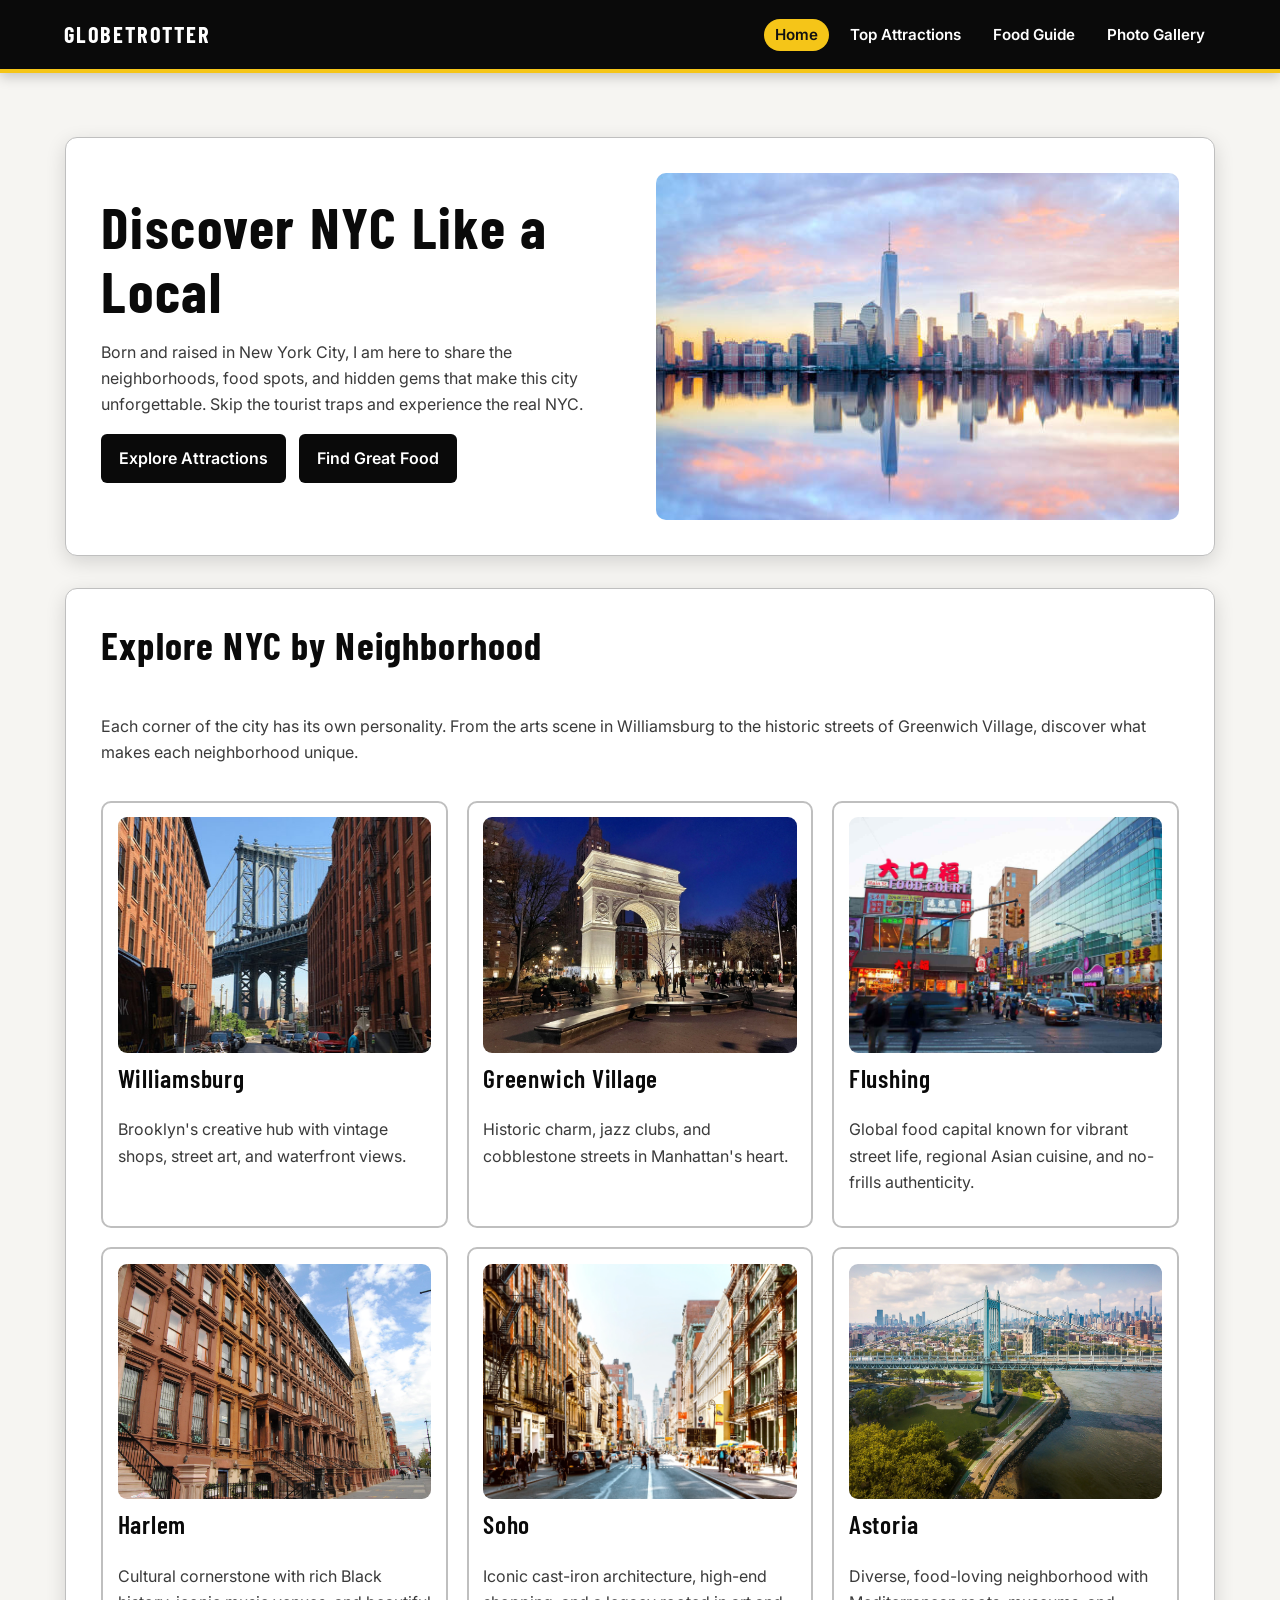
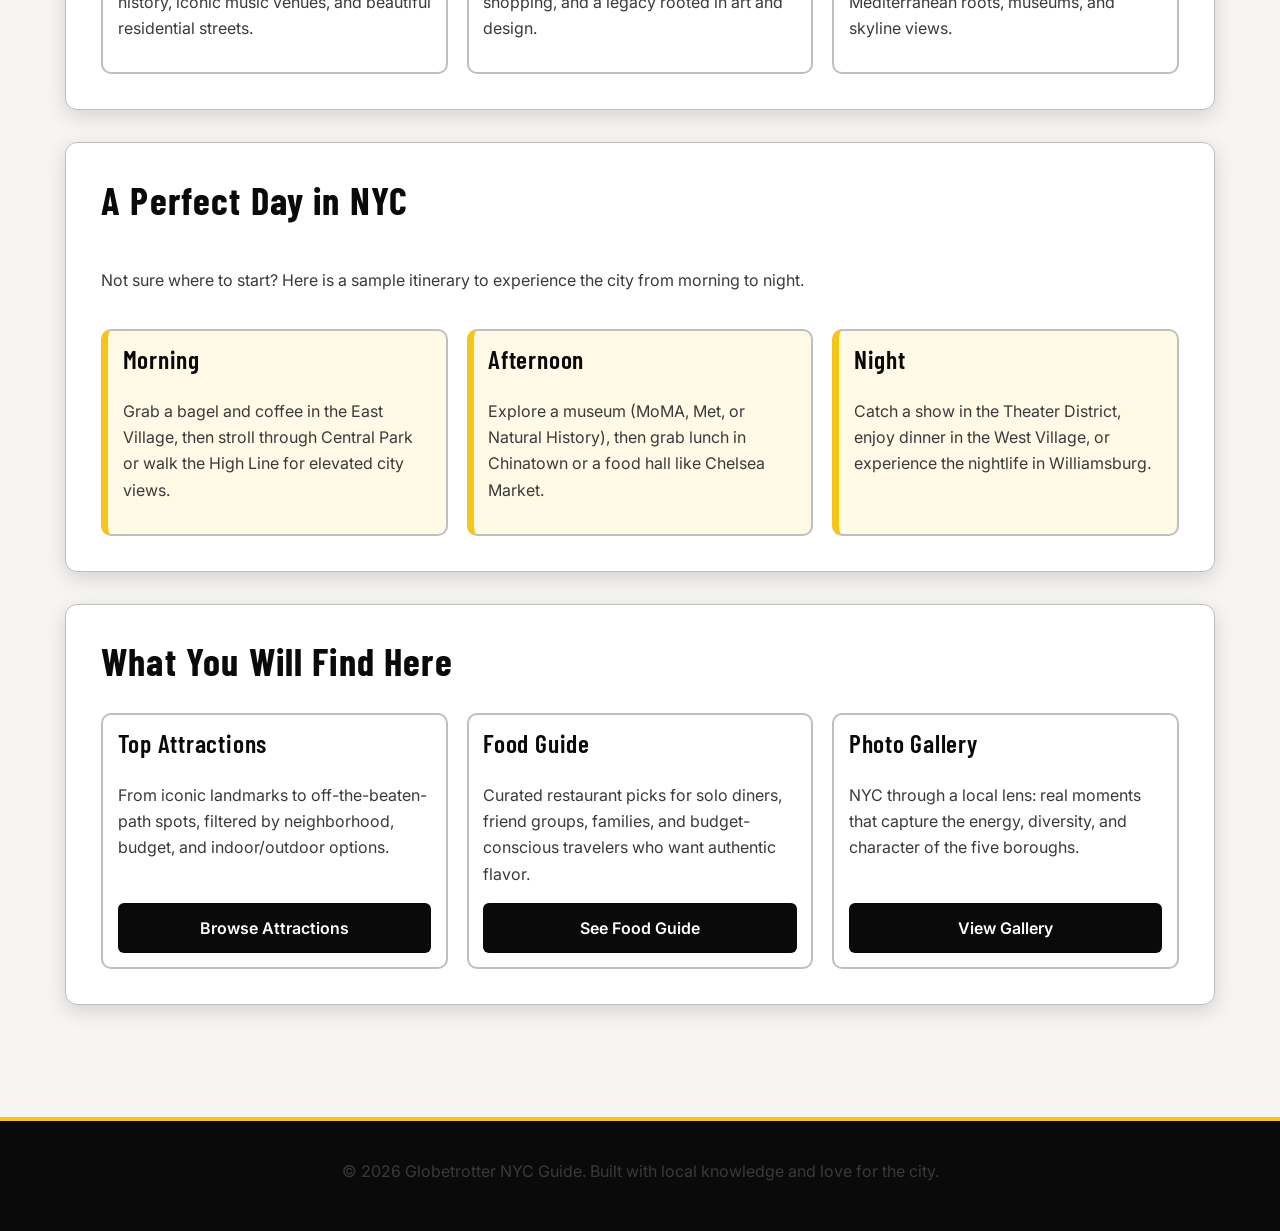
==== commit 58605c89: "completed basic site" ====
--- a/index.html
+++ b/index.html
@@ -33,17 +33,8 @@
         </p>
       </div>
       <div class="hero-image">
-        <img src="images/nyc-hero.jpg" alt="New York City skyline at sunset with Brooklyn Bridge in foreground">
+        <img src="images/index/skyline.jpg" alt="New York City skyline at sunset with Brooklyn Bridge in foreground">
       </div>
-    </section>
-
-    <section class="vibe-strip">
-      <h2>What to Expect</h2>
-      <ul>
-        <li>Accessible</li>
-        <li>Energetic</li>
-        <li>Navigable</li>
-      </ul>
     </section>
 
     <section class="neighborhoods">
@@ -52,27 +43,39 @@
 
       <div class="neighborhood-cards">
         <article class="neighborhood-card">
-          <img src="images/williamsburg.jpg" alt="Street art and cafes in Williamsburg, Brooklyn">
+          <img src="images/index/williamsburg.jpg" alt="Street art and cafes in Williamsburg, Brooklyn">
           <h3>Williamsburg</h3>
           <p>Brooklyn's creative hub with vintage shops, street art, and waterfront views.</p>
         </article>
 
         <article class="neighborhood-card">
-          <img src="images/greenwich-village.jpg" alt="Tree-lined street with brownstones in Greenwich Village">
+          <img src="images/index/greenwich.webp" alt="Tree-lined street with brownstones in Greenwich Village">
           <h3>Greenwich Village</h3>
           <p>Historic charm, jazz clubs, and cobblestone streets in Manhattan's heart.</p>
         </article>
 
         <article class="neighborhood-card">
-          <img src="images/astoria.jpg" alt="Diverse restaurants and shops along Steinway Street in Astoria">
-          <h3>Astoria</h3>
-          <p>Queens' food paradise with authentic Greek tavernas and global cuisine.</p>
+          <img src="images/index/flushing.jpg" alt="Busy streets and Asian restaurants in Flushing, Queen">
+          <h3>Flushing</h3>
+          <p>Global food capital known for vibrant street life, regional Asian cuisine, and no-frills authenticity.</p>
         </article>
 
         <article class="neighborhood-card">
-          <img src="images/lower-east-side.jpg" alt="Nightlife and street vendors in the Lower East Side">
-          <h3>Lower East Side</h3>
-          <p>Late-night eats, dive bars, and the city's immigrant history come alive.</p>
+          <img src="images/index/harlem.jpg" alt="Historic brownstones and cultural landmarks in Harlem">
+          <h3>Harlem</h3>
+          <p>Cultural cornerstone with rich Black history, iconic music venues, and beautiful residential streets.</p>
+        </article>
+
+        <article class="neighborhood-card">
+          <img src="images/index/soho.webp" alt="Cast-iron buildings and shopping streets in SoHo, Manhattan">
+          <h3>Soho</h3>
+          <p>Iconic cast-iron architecture, high-end shopping, and a legacy rooted in art and design.</p>
+        </article>
+        
+        <article class="neighborhood-card">
+          <img src="images/index/astoria.jpeg" alt="Waterfront views and lively streets in Astoria, Queens">
+          <h3>Astoria</h3>
+          <p>Diverse, food-loving neighborhood with Mediterranean roots, museums, and skyline views.</p>
         </article>
       </div>
     </section>
--- a/styles.css
+++ b/styles.css
@@ -16,6 +16,10 @@
 *::before,
 *::after {
   box-sizing: border-box;
+}
+
+[hidden] {
+  display: none !important;
 }
 
 body {
@@ -362,7 +366,8 @@
   gap: 0.8rem;
 }
 
-.traveler-tabs a {
+.traveler-tabs a,
+.traveler-tabs .category-filter {
   text-decoration: none;
   padding: 0.5rem 0.75rem;
   border: 2px solid var(--border);
@@ -370,11 +375,21 @@
   background: #fff;
   font-weight: 600;
   color: var(--text);
+  font-family: inherit;
+  font-size: 1rem;
+  cursor: pointer;
   transition: border-color 0.2s ease, background 0.2s ease;
 }
 
 .traveler-tabs a:hover,
-.traveler-tabs a:focus {
+.traveler-tabs a:focus,
+.traveler-tabs .category-filter:hover,
+.traveler-tabs .category-filter:focus {
+  border-color: var(--accent);
+  background: var(--accent-light);
+}
+
+.traveler-tabs .category-filter.is-active {
   border-color: var(--accent);
   background: var(--accent-light);
 }
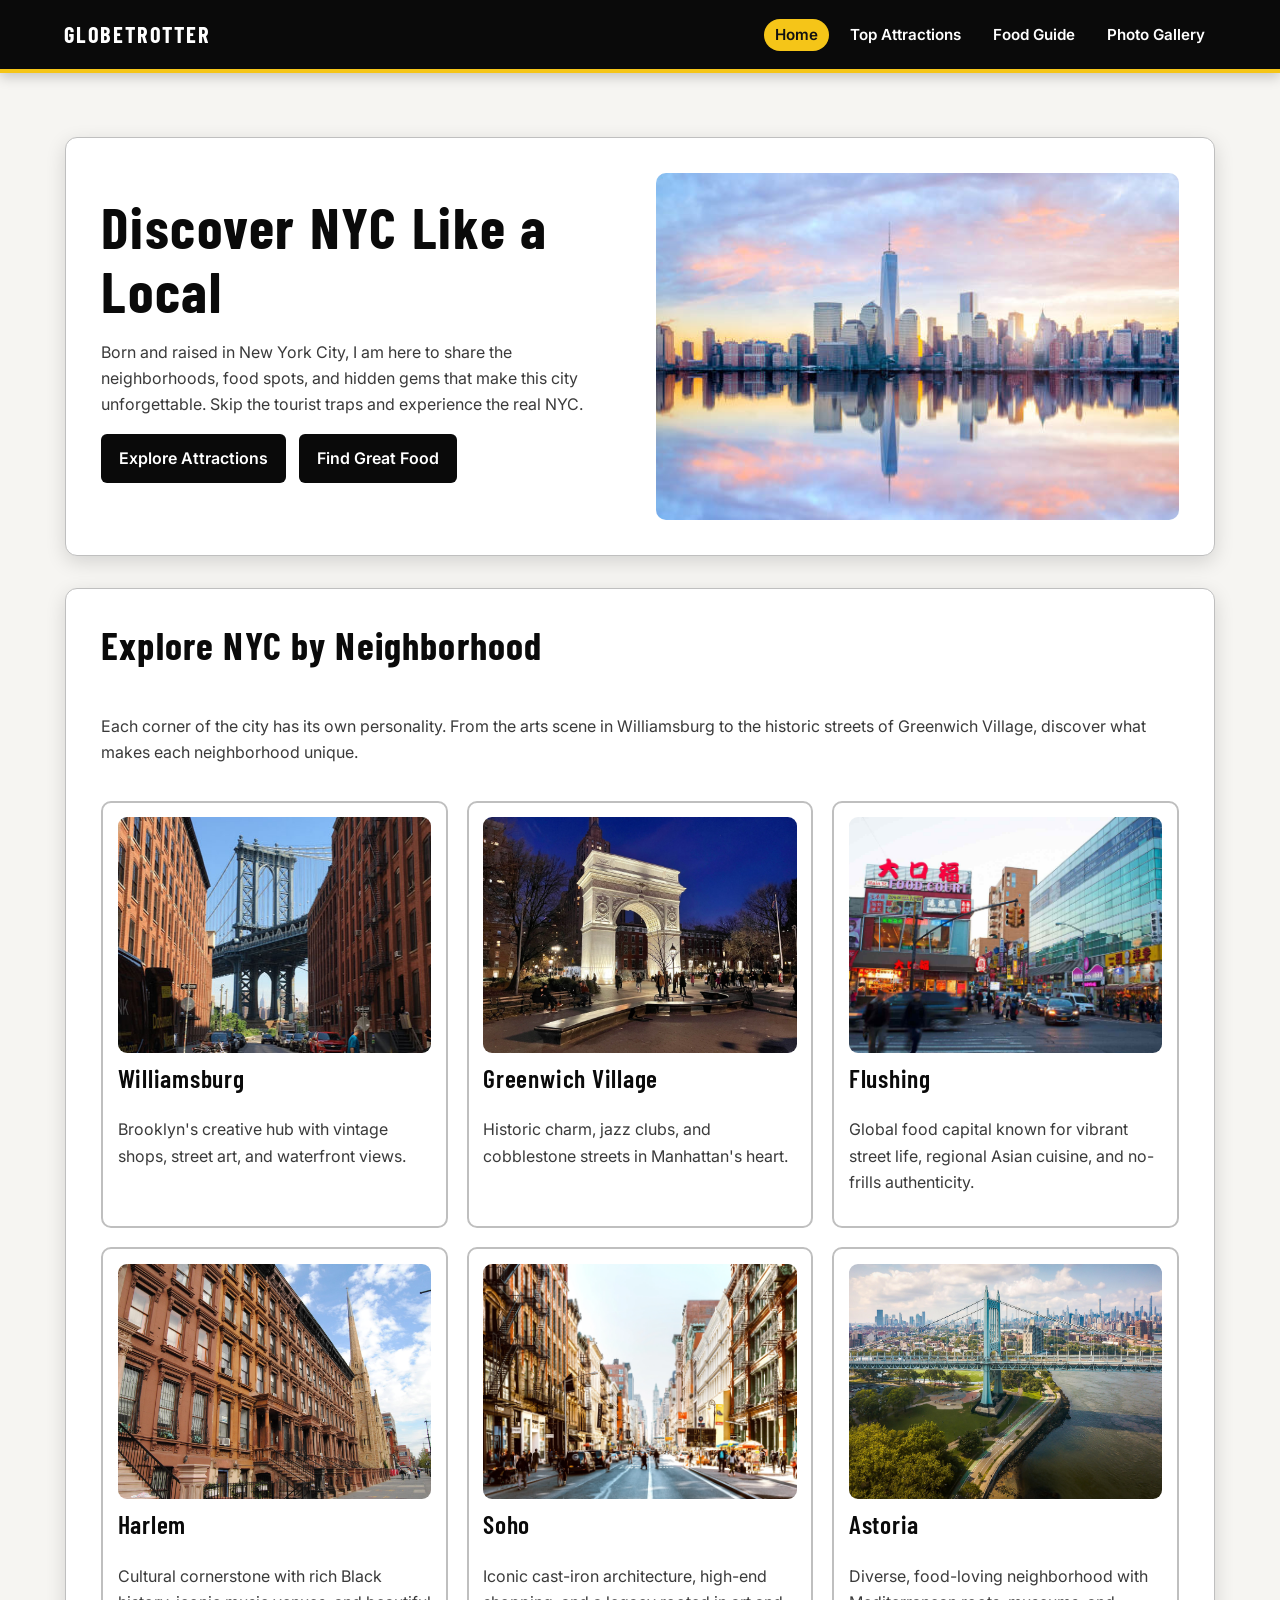
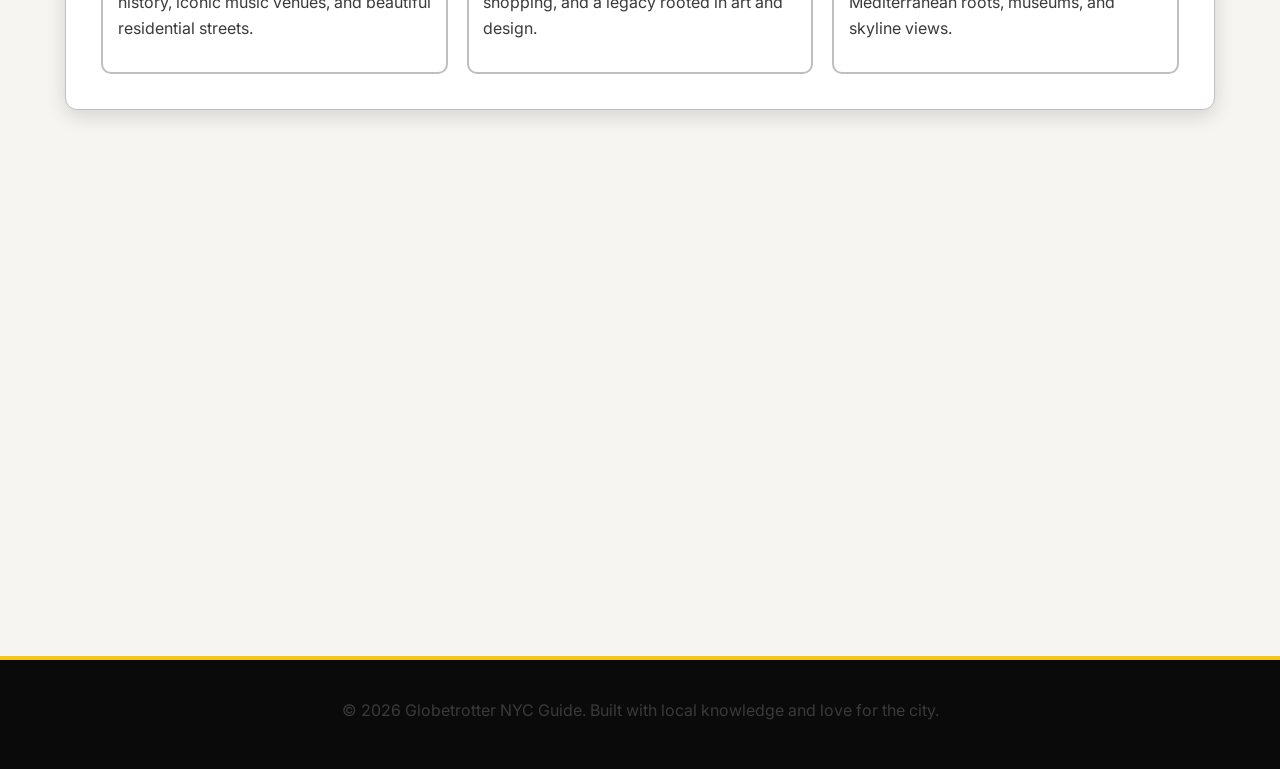
==== commit c18bcd66: "updated with lightbox and animation" ====
--- a/index.html
+++ b/index.html
@@ -23,7 +23,7 @@
   </header>
 
   <main>
-    <section class="hero">
+    <section class="hero fade-in-section">
       <div class="hero-content">
         <h1>Discover NYC Like a Local</h1>
         <p>Born and raised in New York City, I am here to share the neighborhoods, food spots, and hidden gems that make this city unforgettable. Skip the tourist traps and experience the real NYC.</p>
@@ -37,42 +37,42 @@
       </div>
     </section>
 
-    <section class="neighborhoods">
+    <section class="neighborhoods fade-in-section">
       <h2>Explore NYC by Neighborhood</h2>
       <p>Each corner of the city has its own personality. From the arts scene in Williamsburg to the historic streets of Greenwich Village, discover what makes each neighborhood unique.</p>
 
       <div class="neighborhood-cards">
-        <article class="neighborhood-card">
+        <article class="neighborhood-card animate-on-scroll">
           <img src="images/index/williamsburg.jpg" alt="Street art and cafes in Williamsburg, Brooklyn">
           <h3>Williamsburg</h3>
           <p>Brooklyn's creative hub with vintage shops, street art, and waterfront views.</p>
         </article>
 
-        <article class="neighborhood-card">
+        <article class="neighborhood-card animate-on-scroll">
           <img src="images/index/greenwich.webp" alt="Tree-lined street with brownstones in Greenwich Village">
           <h3>Greenwich Village</h3>
           <p>Historic charm, jazz clubs, and cobblestone streets in Manhattan's heart.</p>
         </article>
 
-        <article class="neighborhood-card">
+        <article class="neighborhood-card animate-on-scroll">
           <img src="images/index/flushing.jpg" alt="Busy streets and Asian restaurants in Flushing, Queen">
           <h3>Flushing</h3>
           <p>Global food capital known for vibrant street life, regional Asian cuisine, and no-frills authenticity.</p>
         </article>
 
-        <article class="neighborhood-card">
+        <article class="neighborhood-card animate-on-scroll">
           <img src="images/index/harlem.jpg" alt="Historic brownstones and cultural landmarks in Harlem">
           <h3>Harlem</h3>
           <p>Cultural cornerstone with rich Black history, iconic music venues, and beautiful residential streets.</p>
         </article>
 
-        <article class="neighborhood-card">
+        <article class="neighborhood-card animate-on-scroll">
           <img src="images/index/soho.webp" alt="Cast-iron buildings and shopping streets in SoHo, Manhattan">
           <h3>Soho</h3>
           <p>Iconic cast-iron architecture, high-end shopping, and a legacy rooted in art and design.</p>
         </article>
-        
-        <article class="neighborhood-card">
+
+        <article class="neighborhood-card animate-on-scroll">
           <img src="images/index/astoria.jpeg" alt="Waterfront views and lively streets in Astoria, Queens">
           <h3>Astoria</h3>
           <p>Diverse, food-loving neighborhood with Mediterranean roots, museums, and skyline views.</p>
@@ -80,45 +80,23 @@
       </div>
     </section>
 
-    <section class="itinerary">
-      <h2>A Perfect Day in NYC</h2>
-      <p>Not sure where to start? Here is a sample itinerary to experience the city from morning to night.</p>
-
-      <div class="itinerary-timeline">
-        <article class="itinerary-block">
-          <h3>Morning</h3>
-          <p>Grab a bagel and coffee in the East Village, then stroll through Central Park or walk the High Line for elevated city views.</p>
-        </article>
-
-        <article class="itinerary-block">
-          <h3>Afternoon</h3>
-          <p>Explore a museum (MoMA, Met, or Natural History), then grab lunch in Chinatown or a food hall like Chelsea Market.</p>
-        </article>
-
-        <article class="itinerary-block">
-          <h3>Night</h3>
-          <p>Catch a show in the Theater District, enjoy dinner in the West Village, or experience the nightlife in Williamsburg.</p>
-        </article>
-      </div>
-    </section>
-
-    <section class="site-features">
+    <section class="site-features fade-in-section">
       <h2>What You Will Find Here</h2>
 
       <div class="feature-cards">
-        <article class="feature">
+        <article class="feature animate-on-scroll">
           <h3>Top Attractions</h3>
           <p>From iconic landmarks to off-the-beaten-path spots, filtered by neighborhood, budget, and indoor/outdoor options.</p>
           <a href="attractions.html">Browse Attractions</a>
         </article>
 
-        <article class="feature">
+        <article class="feature animate-on-scroll">
           <h3>Food Guide</h3>
           <p>Curated restaurant picks for solo diners, friend groups, families, and budget-conscious travelers who want authentic flavor.</p>
           <a href="guide.html">See Food Guide</a>
         </article>
 
-        <article class="feature">
+        <article class="feature animate-on-scroll">
           <h3>Photo Gallery</h3>
           <p>NYC through a local lens: real moments that capture the energy, diversity, and character of the five boroughs.</p>
           <a href="gallery.html">View Gallery</a>
@@ -130,5 +108,25 @@
   <footer>
     <p>&copy; 2026 Globetrotter NYC Guide. Built with local knowledge and love for the city.</p>
   </footer>
+
+  <script>
+    // Scroll animation observer
+    const observerOptions = {
+      threshold: 0.1,
+      rootMargin: '0px 0px -100px 0px'
+    };
+
+    const observer = new IntersectionObserver((entries) => {
+      entries.forEach(entry => {
+        if (entry.isIntersecting) {
+          entry.target.classList.add('is-visible');
+        }
+      });
+    }, observerOptions);
+
+    // Observe all elements with animation classes
+    const animateElements = document.querySelectorAll('.animate-on-scroll, .fade-in-section');
+    animateElements.forEach(el => observer.observe(el));
+  </script>
 </body>
 </html>
--- a/styles.css
+++ b/styles.css
@@ -573,3 +573,231 @@
     min-width: 200px;
   }
 }
+
+/* ===================================
+   IMAGE LIGHTBOX
+   =================================== */
+
+.lightbox {
+  display: none;
+  position: fixed;
+  top: 0;
+  left: 0;
+  width: 100%;
+  height: 100%;
+  background: rgba(10, 10, 10, 0.95);
+  z-index: 1000;
+  align-items: center;
+  justify-content: center;
+  animation: fadeIn 0.3s ease;
+}
+
+.lightbox.is-open {
+  display: flex;
+}
+
+@keyframes fadeIn {
+  from {
+    opacity: 0;
+  }
+  to {
+    opacity: 1;
+  }
+}
+
+.lightbox-image {
+  max-width: 90vw;
+  max-height: 85vh;
+  object-fit: contain;
+  border-radius: 8px;
+  animation: scaleIn 0.3s ease;
+}
+
+@keyframes scaleIn {
+  from {
+    transform: scale(0.9);
+    opacity: 0;
+  }
+  to {
+    transform: scale(1);
+    opacity: 1;
+  }
+}
+
+.lightbox-close,
+.lightbox-prev,
+.lightbox-next {
+  position: absolute;
+  background: rgba(245, 197, 24, 0.9);
+  color: #0a0a0a;
+  border: none;
+  font-size: 2rem;
+  font-weight: bold;
+  cursor: pointer;
+  transition: background 0.2s ease, transform 0.2s ease;
+  z-index: 1001;
+  padding: 0.5rem;
+  border-radius: 4px;
+}
+
+.lightbox-close:hover,
+.lightbox-prev:hover,
+.lightbox-next:hover {
+  background: var(--accent);
+  transform: scale(1.1);
+}
+
+.lightbox-close {
+  top: 1.5rem;
+  right: 1.5rem;
+  width: 50px;
+  height: 50px;
+  font-size: 2.5rem;
+  line-height: 1;
+}
+
+.lightbox-prev {
+  left: 1.5rem;
+  top: 50%;
+  transform: translateY(-50%);
+  width: 50px;
+  height: 60px;
+  line-height: 1;
+}
+
+.lightbox-next {
+  right: 1.5rem;
+  top: 50%;
+  transform: translateY(-50%);
+  width: 50px;
+  height: 60px;
+  line-height: 1;
+}
+
+.lightbox-prev:hover {
+  transform: translateY(-50%) scale(1.1);
+}
+
+.lightbox-next:hover {
+  transform: translateY(-50%) scale(1.1);
+}
+
+.lightbox-caption {
+  position: absolute;
+  bottom: 2rem;
+  left: 50%;
+  transform: translateX(-50%);
+  background: rgba(10, 10, 10, 0.85);
+  color: #fff;
+  padding: 1rem 1.5rem;
+  border-radius: 8px;
+  max-width: 80vw;
+  text-align: center;
+  font-size: 1rem;
+  line-height: 1.5;
+}
+
+/* Mobile adjustments */
+@media (max-width: 767px) {
+  .lightbox-close {
+    top: 1rem;
+    right: 1rem;
+    width: 40px;
+    height: 40px;
+    font-size: 2rem;
+  }
+
+  .lightbox-prev,
+  .lightbox-next {
+    width: 40px;
+    height: 50px;
+    font-size: 1.5rem;
+  }
+
+  .lightbox-prev {
+    left: 0.5rem;
+  }
+
+  .lightbox-next {
+    right: 0.5rem;
+  }
+
+  .lightbox-caption {
+    bottom: 1rem;
+    font-size: 0.9rem;
+    padding: 0.75rem 1rem;
+  }
+}
+
+/* Make gallery images clickable */
+.gallery figure {
+  cursor: pointer;
+  transition: transform 0.2s ease, border-color 0.2s ease, box-shadow 0.2s ease;
+}
+
+.gallery figure:hover {
+  transform: scale(1.02);
+}
+
+/* ===================================
+   SCROLL ANIMATIONS
+   =================================== */
+
+/* Elements that will animate on scroll */
+.animate-on-scroll {
+  opacity: 0;
+  transform: translateY(30px);
+  transition: opacity 0.6s ease, transform 0.6s ease;
+}
+
+.animate-on-scroll.is-visible {
+  opacity: 1;
+  transform: translateY(0);
+}
+
+/* Stagger animation delays for cards */
+.animate-on-scroll:nth-child(1) {
+  transition-delay: 0.1s;
+}
+
+.animate-on-scroll:nth-child(2) {
+  transition-delay: 0.2s;
+}
+
+.animate-on-scroll:nth-child(3) {
+  transition-delay: 0.3s;
+}
+
+.animate-on-scroll:nth-child(4) {
+  transition-delay: 0.15s;
+}
+
+.animate-on-scroll:nth-child(5) {
+  transition-delay: 0.25s;
+}
+
+.animate-on-scroll:nth-child(6) {
+  transition-delay: 0.35s;
+}
+
+/* Fade-in animation for sections */
+.fade-in-section {
+  opacity: 0;
+  transform: translateY(20px);
+  transition: opacity 0.8s ease, transform 0.8s ease;
+}
+
+.fade-in-section.is-visible {
+  opacity: 1;
+  transform: translateY(0);
+}
+
+/* Reduce motion for users who prefer it */
+@media (prefers-reduced-motion: reduce) {
+  .animate-on-scroll,
+  .fade-in-section {
+    opacity: 1;
+    transform: none;
+    transition: none;
+  }
+}
